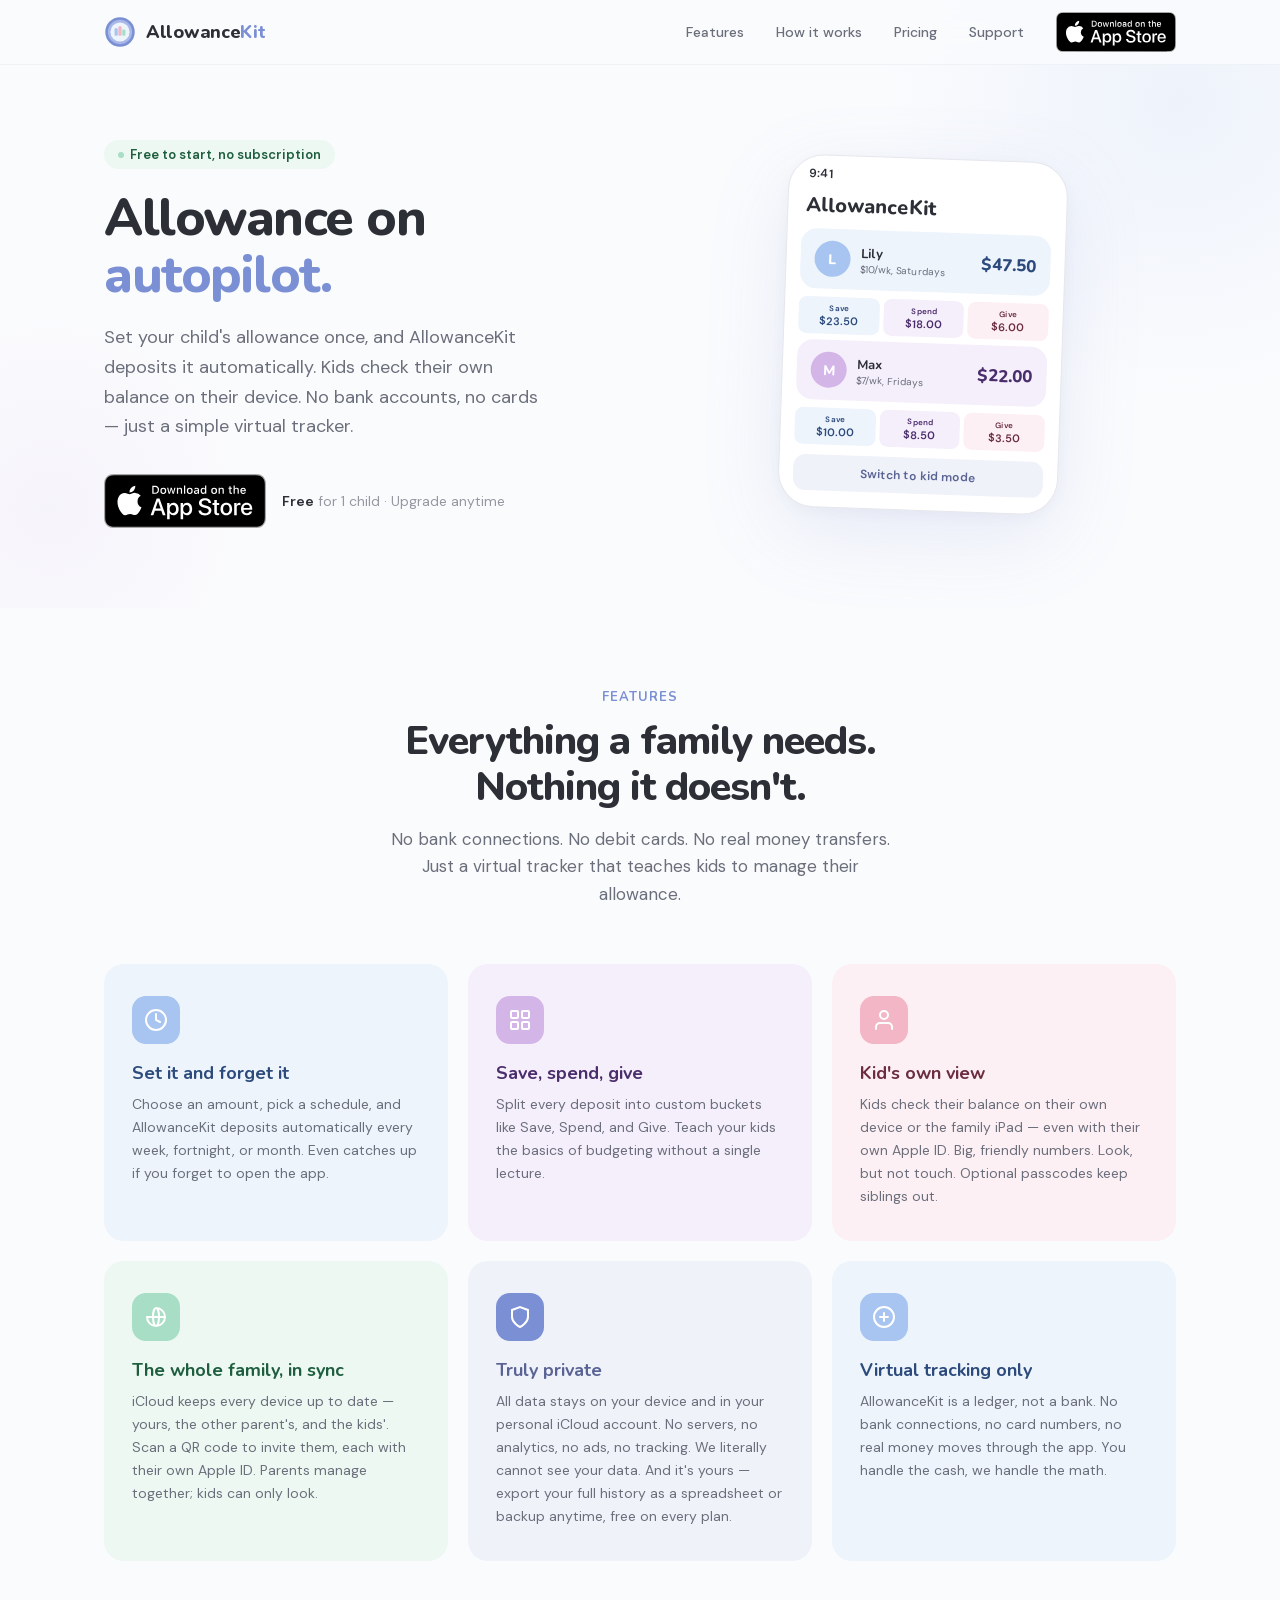
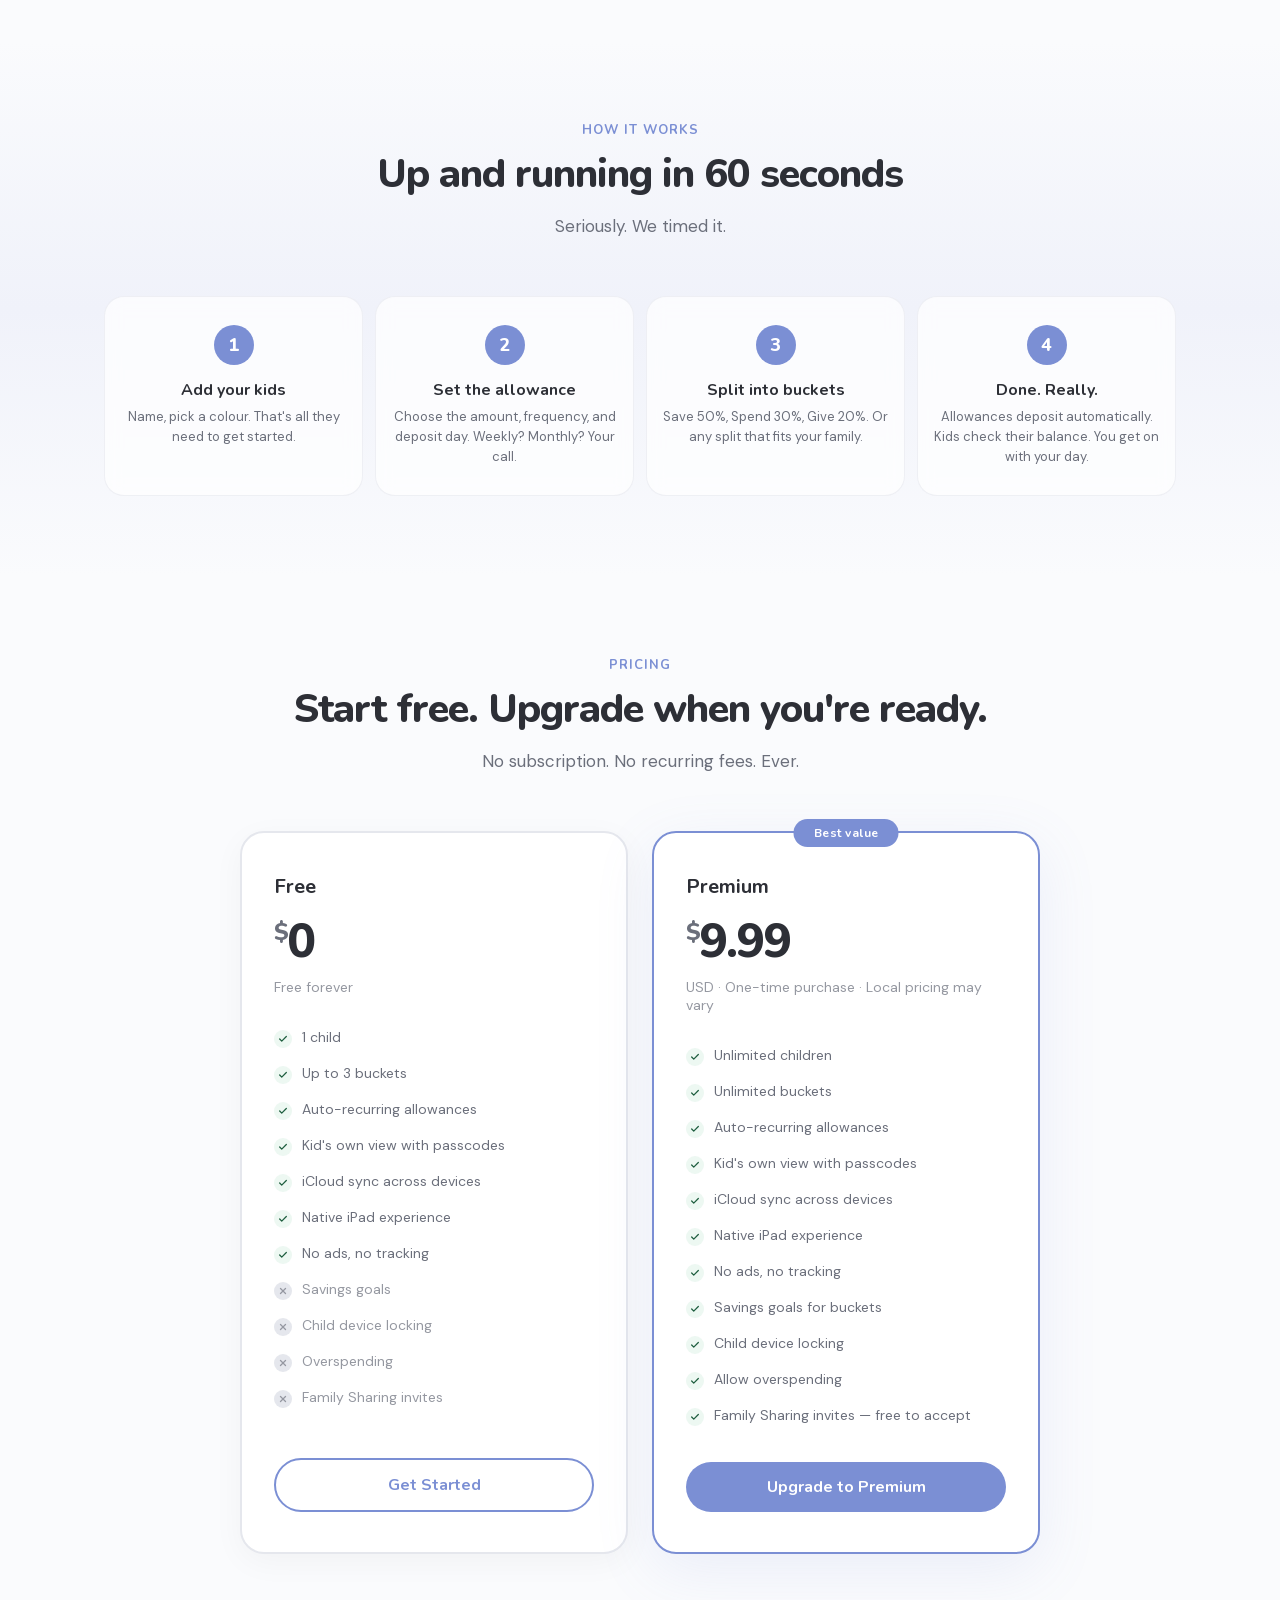
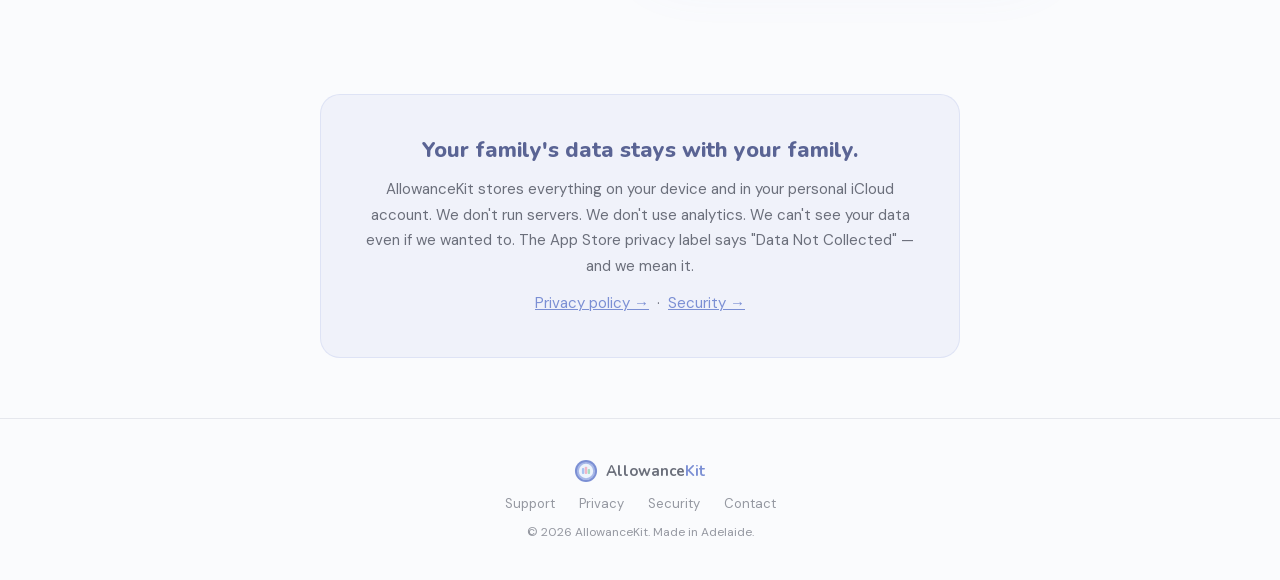
==== index.html @ 047bacc0 "Add Family Sharing to the site, raise Premium to $9.99 and correct sync claims" ====
<!DOCTYPE html>
<html lang="en">
<head>
<meta charset="UTF-8">
<meta name="viewport" content="width=device-width, initial-scale=1.0">
<title>AllowanceKit — Pocket Money Tracker for Families</title>
<meta name="description" content="The virtual piggy bank for families. Track your children's allowance, pocket money, and savings — no bank accounts or cards needed. Set it once, AllowanceKit does the rest. Free to start.">
<meta name="keywords" content="allowance tracker, pocket money app, kids money, piggy bank app, children savings, family budgeting, allowance app iOS, kids allowance, money tracker">
<meta name="author" content="AllowanceKit">
<meta name="robots" content="index, follow">
<link rel="canonical" href="https://allowancekit.app/">

<meta property="og:type" content="website">
<meta property="og:url" content="https://allowancekit.app/">
<meta property="og:title" content="AllowanceKit — Pocket Money Tracker for Families">
<meta property="og:description" content="The virtual piggy bank for families. Track your children's allowance, pocket money, and savings. No bank accounts needed. Free to start.">
<meta property="og:image" content="https://allowancekit.app/images/og-image.png">
<meta property="og:image:width" content="512">
<meta property="og:image:height" content="512">
<meta property="og:site_name" content="AllowanceKit">
<meta property="og:locale" content="en_US">

<meta name="twitter:card" content="summary">
<meta name="twitter:title" content="AllowanceKit — Pocket Money Tracker for Families">
<meta name="twitter:description" content="The virtual piggy bank for families. Track your children's allowance, pocket money, and savings. No bank accounts needed. Free to start.">
<meta name="twitter:image" content="https://allowancekit.app/images/og-image.png">

<meta name="apple-itunes-app" content="app-id=6761007578">
<meta name="apple-mobile-web-app-title" content="AllowanceKit">
<meta name="application-name" content="AllowanceKit">
<meta name="theme-color" content="#7B8FD4">

<link rel="icon" type="image/png" sizes="32x32" href="/images/favicon.png">
<link rel="apple-touch-icon" sizes="180x180" href="/images/apple-touch-icon.png">

<style>
@font-face { font-family: 'Nunito'; font-weight: 400; font-style: normal; font-display: swap; src: url('/fonts/nunito-400.woff2') format('woff2'); }
@font-face { font-family: 'Nunito'; font-weight: 600; font-style: normal; font-display: swap; src: url('/fonts/nunito-600.woff2') format('woff2'); }
@font-face { font-family: 'Nunito'; font-weight: 700; font-style: normal; font-display: swap; src: url('/fonts/nunito-700.woff2') format('woff2'); }
@font-face { font-family: 'Nunito'; font-weight: 800; font-style: normal; font-display: swap; src: url('/fonts/nunito-800.woff2') format('woff2'); }
@font-face { font-family: 'DM Sans'; font-weight: 400; font-style: normal; font-display: swap; src: url('/fonts/dmsans-400.woff2') format('woff2'); }
@font-face { font-family: 'DM Sans'; font-weight: 500; font-style: normal; font-display: swap; src: url('/fonts/dmsans-500.woff2') format('woff2'); }
@font-face { font-family: 'DM Sans'; font-weight: 600; font-style: normal; font-display: swap; src: url('/fonts/dmsans-600.woff2') format('woff2'); }
</style>

<script type="application/ld+json">
{
  "@context": "https://schema.org",
  "@type": "SoftwareApplication",
  "name": "AllowanceKit",
  "alternateName": "Pocket Money Tracker",
  "applicationCategory": "FinanceApplication",
  "operatingSystem": "iOS 17+",
  "description": "The virtual piggy bank for families. Track your children's allowance, pocket money, and savings automatically. No bank accounts or cards needed.",
  "offers": [
    {
      "@type": "Offer",
      "name": "Free",
      "price": "0",
      "priceCurrency": "USD",
      "availability": "https://schema.org/InStock"
    },
    {
      "@type": "Offer",
      "name": "Premium",
      "price": "9.99",
      "priceCurrency": "USD",
      "availability": "https://schema.org/InStock"
    }
  ],
  "featureList": "Auto-recurring allowance, Save/Spend/Give buckets, Split transactions, Kid's own view, iCloud sync, Per-child passcodes, Native iPad support, Quick actions",
  "screenshot": "https://allowancekit.app/images/og-image.png",
  "url": "https://allowancekit.app",
  "downloadUrl": "https://apps.apple.com/app/id6761007578"
}
</script>
<style>
:root {
  --periwinkle: #7B8FD4;
  --periwinkle-dark: #5A6494;
  --periwinkle-tint: #F0F2FA;
  --sky: #A8C4F0;
  --sky-tint: #EDF4FC;
  --sky-dark: #2C4A7C;
  --lavender: #D4B5E8;
  --lavender-tint: #F5EEFB;
  --lavender-dark: #4A2D6B;
  --rose: #F2B6C6;
  --rose-tint: #FDF0F4;
  --rose-dark: #6B2D3F;
  --mint: #A8DEC6;
  --mint-tint: #EDF8F2;
  --mint-dark: #1E5E3F;
  --text-primary: #2D2F36;
  --text-secondary: #6B6F7B;
  --text-tertiary: #9598A1;
  --surface: #FAFBFD;
  --border: #E5E7ED;
  --font-display: 'Nunito', sans-serif;
  --font-body: 'DM Sans', sans-serif;
}

* { margin: 0; padding: 0; box-sizing: border-box; }

html { scroll-behavior: smooth; }

body {
  font-family: var(--font-body);
  color: var(--text-primary);
  background: var(--surface);
  overflow-x: hidden;
  -webkit-font-smoothing: antialiased;
}

.container { max-width: 1120px; margin: 0 auto; padding: 0 24px; }

/* ─── NAV ─── */
nav {
  position: fixed; top: 0; left: 0; right: 0; z-index: 100;
  background: rgba(250,251,253,0.85);
  backdrop-filter: blur(20px); -webkit-backdrop-filter: blur(20px);
  border-bottom: 1px solid rgba(229,231,237,0.5);
  transition: box-shadow 0.3s;
}
nav.scrolled { box-shadow: 0 1px 24px rgba(123,143,212,0.08); }
nav .container {
  display: flex; align-items: center; justify-content: space-between;
  height: 64px;
}
.nav-logo { display: flex; align-items: center; gap: 10px; text-decoration: none; flex-shrink: 0; }
.nav-logo svg { width: 32px; height: 32px; flex-shrink: 0; }
.nav-logo span { font-family: var(--font-display); font-weight: 800; font-size: 18px; color: var(--text-primary); letter-spacing: -0.3px; white-space: nowrap; }
.nav-logo span em { font-style: normal; color: var(--periwinkle); }
.nav-links { display: flex; align-items: center; gap: 32px; }
.nav-links a { font-size: 14px; font-weight: 500; color: var(--text-secondary); text-decoration: none; transition: color 0.2s; }
.nav-links a:hover { color: var(--periwinkle); }
.btn-download {
  display: inline-flex; align-items: center; gap: 6px;
  padding: 8px 16px; border-radius: 100px;
  background: transparent; color: var(--text-secondary);
  font-family: var(--font-body); font-size: 14px; font-weight: 500;
  text-decoration: none; transition: all 0.2s;
  border: 1px solid var(--border); cursor: pointer; white-space: nowrap; flex-shrink: 0;
}
.btn-download:hover { background: var(--periwinkle); color: #fff; border-color: var(--periwinkle); transform: translateY(-1px); }
.btn-download svg { width: 14px; height: 14px; flex-shrink: 0; fill: currentColor; }

/* ─── HERO ─── */
.hero {
  padding: 140px 0 80px;
  position: relative;
  overflow: hidden;
}
.hero::before {
  content: '';
  position: absolute; top: -200px; right: -200px;
  width: 600px; height: 600px; border-radius: 50%;
  background: radial-gradient(circle, rgba(168,196,240,0.15) 0%, transparent 70%);
  pointer-events: none;
}
.hero::after {
  content: '';
  position: absolute; bottom: -100px; left: -150px;
  width: 400px; height: 400px; border-radius: 50%;
  background: radial-gradient(circle, rgba(212,181,232,0.1) 0%, transparent 70%);
  pointer-events: none;
}
.hero .container {
  display: grid; grid-template-columns: 1fr 1fr; gap: 60px; align-items: center;
}
.hero-content { position: relative; z-index: 2; }
.hero-badge {
  display: inline-flex; align-items: center; gap: 6px;
  padding: 6px 14px; border-radius: 100px;
  background: var(--mint-tint); color: var(--mint-dark);
  font-size: 13px; font-weight: 600; margin-bottom: 20px;
}
.hero-badge::before {
  content: ''; width: 6px; height: 6px; border-radius: 50%;
  background: var(--mint); flex-shrink: 0;
}
.hero h1 {
  font-family: var(--font-display); font-weight: 800;
  font-size: 52px; line-height: 1.1; letter-spacing: -1.5px;
  color: var(--text-primary); margin-bottom: 20px;
}
.hero h1 em { font-style: normal; color: var(--periwinkle); }
.hero p {
  font-size: 18px; line-height: 1.65; color: var(--text-secondary);
  margin-bottom: 32px; max-width: 440px;
}
.hero-cta { display: flex; align-items: center; gap: 16px; flex-wrap: wrap; }
.hero-price {
  font-size: 14px; color: var(--text-tertiary);
}
.hero-price strong { color: var(--text-primary); font-weight: 600; }
.hero-visual {
  position: relative; z-index: 2;
  display: flex; justify-content: center;
}

/* ─── PHONE MOCKUP ─── */
.phone-frame {
  width: 280px;
  background: #fff;
  border-radius: 36px;
  box-shadow: 0 24px 80px rgba(123,143,212,0.15), 0 4px 20px rgba(0,0,0,0.04);
  overflow: hidden;
  border: 1px solid var(--border);
  transform: rotate(2deg);
  animation: phoneFloat 6s ease-in-out infinite;
}
@keyframes phoneFloat {
  0%, 100% { transform: rotate(2deg) translateY(0); }
  50% { transform: rotate(2deg) translateY(-8px); }
}
.phone-status { display: flex; justify-content: space-between; padding: 10px 20px 6px; font-size: 12px; font-weight: 600; }
.phone-nav { padding: 4px 18px 10px; }
.phone-nav-title { font-family: var(--font-display); font-size: 20px; font-weight: 800; }
.phone-card {
  margin: 0 14px 8px; border-radius: 16px; padding: 12px 14px;
  display: flex; align-items: center; gap: 10px;
}
.phone-avatar {
  width: 36px; height: 36px; border-radius: 50%;
  display: flex; align-items: center; justify-content: center;
  font-family: var(--font-display); font-size: 14px; font-weight: 800; color: #fff;
}
.phone-card-name { font-family: var(--font-display); font-size: 13px; font-weight: 700; }
.phone-card-sub { font-size: 10px; color: var(--text-secondary); }
.phone-card-bal { margin-left: auto; font-family: var(--font-display); font-size: 17px; font-weight: 800; }
.phone-buckets { display: flex; gap: 4px; margin: 0 14px 6px; }
.phone-bucket { flex: 1; border-radius: 8px; padding: 6px; text-align: center; }
.phone-bucket-label { font-size: 8px; font-weight: 700; }
.phone-bucket-val { font-size: 11px; font-weight: 800; margin-top: 1px; }
.phone-km {
  margin: 10px 14px 16px; padding: 10px; border-radius: 12px;
  background: var(--periwinkle-tint); text-align: center;
  font-size: 12px; font-weight: 700; color: var(--periwinkle-dark);
}

/* ─── FEATURES ─── */
.features { padding: 80px 0; }
.section-header { text-align: center; margin-bottom: 56px; }
.section-label {
  font-family: var(--font-display); font-weight: 700;
  font-size: 13px; letter-spacing: 1px; text-transform: uppercase;
  color: var(--periwinkle); margin-bottom: 12px;
}
.section-header h2 {
  font-family: var(--font-display); font-weight: 800;
  font-size: 40px; letter-spacing: -1px; line-height: 1.15;
  margin-bottom: 16px;
}
.section-header p { font-size: 17px; color: var(--text-secondary); max-width: 520px; margin: 0 auto; line-height: 1.6; }
.features-grid {
  display: grid; grid-template-columns: repeat(3, 1fr);
  gap: 20px;
}
.feature-card {
  padding: 32px 28px; border-radius: 20px;
  transition: transform 0.25s, box-shadow 0.25s;
  position: relative; overflow: hidden;
}
.feature-card:hover { transform: translateY(-4px); box-shadow: 0 12px 40px rgba(0,0,0,0.06); }
.feature-icon {
  width: 48px; height: 48px; border-radius: 14px;
  display: flex; align-items: center; justify-content: center;
  margin-bottom: 18px;
}
.feature-card h3 {
  font-family: var(--font-display); font-weight: 700;
  font-size: 18px; margin-bottom: 8px; line-height: 1.3;
}
.feature-card p { font-size: 14px; color: var(--text-secondary); line-height: 1.65; }

.fc-sky { background: var(--sky-tint); }
.fc-sky .feature-icon { background: var(--sky); }
.fc-sky h3 { color: var(--sky-dark); }

.fc-lavender { background: var(--lavender-tint); }
.fc-lavender .feature-icon { background: var(--lavender); }
.fc-lavender h3 { color: var(--lavender-dark); }

.fc-rose { background: var(--rose-tint); }
.fc-rose .feature-icon { background: var(--rose); }
.fc-rose h3 { color: var(--rose-dark); }

.fc-mint { background: var(--mint-tint); }
.fc-mint .feature-icon { background: var(--mint); }
.fc-mint h3 { color: var(--mint-dark); }

.fc-periwinkle { background: var(--periwinkle-tint); }
.fc-periwinkle .feature-icon { background: var(--periwinkle); }
.fc-periwinkle h3 { color: var(--periwinkle-dark); }

/* ─── HOW IT WORKS ─── */
.how { padding: 80px 0; background: linear-gradient(180deg, var(--surface) 0%, var(--periwinkle-tint) 50%, var(--surface) 100%); }
.steps {
  display: grid; grid-template-columns: repeat(4, 1fr);
  gap: 12px; position: relative;
}
.step {
  text-align: center; padding: 28px 16px;
  border-radius: 20px; background: rgba(255,255,255,0.7);
  backdrop-filter: blur(8px);
  border: 1px solid rgba(229,231,237,0.6);
}
.step-num {
  width: 40px; height: 40px; border-radius: 50%; margin: 0 auto 14px;
  display: flex; align-items: center; justify-content: center;
  font-family: var(--font-display); font-weight: 800; font-size: 18px;
  background: var(--periwinkle); color: #fff;
}
.step h3 {
  font-family: var(--font-display); font-weight: 700;
  font-size: 16px; margin-bottom: 6px;
}
.step p { font-size: 13px; color: var(--text-secondary); line-height: 1.55; }

/* ─── PRICING ─── */
.pricing { padding: 80px 0; }
.pricing-grid {
  display: grid; grid-template-columns: repeat(2, 1fr);
  gap: 24px; max-width: 800px; margin: 0 auto;
}
.price-card {
  padding: 40px 32px; border-radius: 24px;
  background: #fff;
  border: 2px solid var(--border);
  position: relative;
  box-shadow: 0 8px 32px rgba(0,0,0,0.04);
  display: flex; flex-direction: column;
}
.price-card.featured {
  border-color: var(--periwinkle);
  box-shadow: 0 16px 60px rgba(123,143,212,0.12);
}
.price-badge {
  position: absolute; top: -14px; left: 50%; transform: translateX(-50%);
  padding: 6px 20px; border-radius: 100px;
  background: var(--periwinkle); color: #fff;
  font-family: var(--font-display); font-weight: 700; font-size: 12px;
  letter-spacing: 0.5px;
  white-space: nowrap;
}
.price-name {
  font-family: var(--font-display); font-weight: 700;
  font-size: 20px; color: var(--text-primary); margin-bottom: 8px;
}
.price-amount {
  font-family: var(--font-display); font-weight: 800;
  font-size: 48px; letter-spacing: -2px; margin-bottom: 4px;
}
.price-amount .currency { font-size: 24px; vertical-align: super; color: var(--text-secondary); }
.price-period { font-size: 14px; color: var(--text-tertiary); margin-bottom: 24px; }
.price-features { text-align: left; margin-bottom: 28px; flex-grow: 1; }
.price-feature {
  display: flex; align-items: flex-start; gap: 10px;
  padding: 8px 0; font-size: 14px; color: var(--text-secondary);
}
.price-feature::before {
  content: ''; width: 18px; height: 18px; border-radius: 50%;
  background: var(--mint-tint); flex-shrink: 0; margin-top: 2px;
  background-image: url("data:image/svg+xml,%3Csvg xmlns='http://www.w3.org/2000/svg' width='10' height='10' viewBox='0 0 24 24' fill='none' stroke='%231E5E3F' stroke-width='3' stroke-linecap='round' stroke-linejoin='round'%3E%3Cpolyline points='20 6 9 17 4 12'%3E%3C/polyline%3E%3C/svg%3E");
  background-repeat: no-repeat; background-position: center;
}
.price-feature.disabled { color: var(--text-tertiary); }
.price-feature.disabled::before {
  background: var(--border);
  background-image: url("data:image/svg+xml,%3Csvg xmlns='http://www.w3.org/2000/svg' width='10' height='10' viewBox='0 0 24 24' fill='none' stroke='%239598A1' stroke-width='3' stroke-linecap='round' stroke-linejoin='round'%3E%3Cline x1='18' y1='6' x2='6' y2='18'%3E%3C/line%3E%3Cline x1='6' y1='6' x2='18' y2='18'%3E%3C/line%3E%3C/svg%3E");
  background-repeat: no-repeat; background-position: center;
}
.btn-download-lg {
  display: inline-flex; align-items: center; justify-content: center; gap: 10px;
  padding: 14px 36px; border-radius: 100px;
  background: var(--periwinkle); color: #fff;
  font-family: var(--font-display); font-size: 16px; font-weight: 700;
  text-decoration: none; transition: all 0.2s; border: none; cursor: pointer;
  width: 100%;
}
.btn-download-lg:hover { background: var(--periwinkle-dark); transform: translateY(-1px); }
.btn-download-lg.secondary {
  background: transparent; color: var(--periwinkle);
  border: 2px solid var(--periwinkle);
}
.btn-download-lg.secondary:hover { background: var(--periwinkle-tint); }
.btn-app-store { display: inline-block; transition: transform 0.2s, opacity 0.2s; }
.btn-app-store:hover { transform: translateY(-2px); opacity: 0.9; }
.btn-app-store img { display: block; }

/* ─── PRIVACY ─── */
.privacy-section {
  padding: 60px 0;
  text-align: center;
}
.privacy-card {
  max-width: 640px; margin: 0 auto;
  padding: 40px; border-radius: 20px;
  background: var(--periwinkle-tint);
  border: 1px solid rgba(123,143,212,0.15);
}
.privacy-card h3 {
  font-family: var(--font-display); font-weight: 800;
  font-size: 22px; color: var(--periwinkle-dark); margin-bottom: 12px;
}
.privacy-card p { font-size: 15px; color: var(--text-secondary); line-height: 1.7; }
.privacy-card a { color: var(--periwinkle); text-decoration: underline; }

/* ─── FOOTER ─── */
footer {
  padding: 40px 0;
  border-top: 1px solid var(--border);
  text-align: center;
}
footer .container { display: flex; flex-direction: column; align-items: center; gap: 12px; }
.footer-logo { display: flex; align-items: center; gap: 8px; }
.footer-logo svg { width: 24px; height: 24px; }
.footer-logo span { font-family: var(--font-display); font-weight: 700; font-size: 15px; color: var(--text-secondary); }
.footer-logo span em { font-style: normal; color: var(--periwinkle); }
.footer-links { display: flex; gap: 24px; }
.footer-links a { font-size: 13px; color: var(--text-tertiary); text-decoration: none; }
.footer-links a:hover { color: var(--periwinkle); }
.footer-copy { font-size: 12px; color: var(--text-tertiary); }

/* ─── STAGGER ANIMATIONS ─── */
@keyframes fadeUp {
  from { opacity: 0; transform: translateY(24px); }
  to { opacity: 1; transform: translateY(0); }
}
.anim { opacity: 0; animation: fadeUp 0.6s ease-out forwards; }
.anim-d1 { animation-delay: 0.1s; }
.anim-d2 { animation-delay: 0.2s; }
.anim-d3 { animation-delay: 0.3s; }
.anim-d4 { animation-delay: 0.4s; }
.anim-d5 { animation-delay: 0.5s; }
.anim-d6 { animation-delay: 0.6s; }

/* ─── RESPONSIVE ─── */
@media (max-width: 900px) {
  .hero .container { grid-template-columns: 1fr; text-align: center; }
  .hero p { margin: 0 auto 32px; }
  .hero-cta { justify-content: center; }
  .hero-visual { margin-top: 32px; }
  .features-grid { grid-template-columns: 1fr 1fr; }
  .steps { grid-template-columns: 1fr 1fr; }
  .nav-links { gap: 20px; }
  .nav-links a:not(.btn-download) { display: none; }
  .pricing-grid { grid-template-columns: 1fr; max-width: 400px; }
}
@media (max-width: 600px) {
  .hero h1 { font-size: 36px; }
  .section-header h2 { font-size: 30px; }
  .features-grid { grid-template-columns: 1fr; }
  .steps { grid-template-columns: 1fr; }
  .phone-frame { width: 240px; }
  .price-card { padding: 32px 24px; }
  .price-amount { font-size: 40px; }
  .nav-logo span { font-size: 15px; }
  .nav-links { gap: 12px; }
  .btn-download { padding: 7px 12px; font-size: 13px; }
  .btn-download-text { display: none; }
}
</style>
</head>
<body>

<!-- NAV -->
<nav id="nav" aria-label="Main navigation">
  <div class="container">
    <a href="#" class="nav-logo">
      <svg viewBox="0 0 100 100" xmlns="http://www.w3.org/2000/svg">
        <circle cx="50" cy="50" r="46" fill="#7B8FD4"/>
        <circle cx="50" cy="50" r="38" fill="#A8B8E8"/>
        <circle cx="50" cy="50" r="30" fill="#EDF4FC"/>
        <rect x="33" y="38" width="10" height="24" rx="3.5" fill="#A8C4F0"/>
        <rect x="45" y="32" width="10" height="30" rx="3.5" fill="#F2B6C6"/>
        <rect x="57" y="42" width="10" height="20" rx="3.5" fill="#A8DEC6"/>
      </svg>
      <span>Allowance<em>Kit</em></span>
    </a>
    <div class="nav-links">
      <a href="#features">Features</a>
      <a href="#how">How it works</a>
      <a href="#pricing">Pricing</a>
      <a href="/support">Support</a>
      <a href="https://apps.apple.com/app/id6761007578" class="btn-app-store">
        <img src="/images/app-store-badge.svg" alt="Download on the App Store" height="40">
      </a>
    </div>
  </div>
</nav>

<!-- HERO -->
<section class="hero">
  <div class="container">
    <div class="hero-content">
      <div class="hero-badge anim anim-d1">Free to start, no subscription</div>
      <h1 class="anim anim-d2">Allowance on <em>autopilot.</em></h1>
      <p class="anim anim-d3">Set your child's allowance once, and AllowanceKit deposits it automatically. Kids check their own balance on their device. No bank accounts, no cards &mdash; just a simple virtual tracker.</p>
      <div class="hero-cta anim anim-d4">
        <a href="https://apps.apple.com/app/id6761007578" class="btn-app-store">
          <img src="/images/app-store-badge.svg" alt="Download on the App Store" height="54">
        </a>
        <span class="hero-price"><strong>Free</strong> for 1 child &middot; <span style="color:var(--text-tertiary)">Upgrade anytime</span></span>
      </div>
    </div>
    <div class="hero-visual anim anim-d3">
      <div class="phone-frame" role="img" aria-label="AllowanceKit app screenshot showing parent dashboard with two children Lily and Max, their allowance balances, and Save, Spend, Give buckets">
        <div class="phone-status"><span>9:41</span><span></span></div>
        <div class="phone-nav"><div class="phone-nav-title">AllowanceKit</div></div>
        <div class="phone-card" style="background: var(--sky-tint);">
          <div class="phone-avatar" style="background: var(--sky);">L</div>
          <div>
            <div class="phone-card-name">Lily</div>
            <div class="phone-card-sub">$10/wk, Saturdays</div>
          </div>
          <div class="phone-card-bal" style="color: var(--sky-dark);">$47.50</div>
        </div>
        <div class="phone-buckets">
          <div class="phone-bucket" style="background: var(--sky-tint);"><div class="phone-bucket-label" style="color: var(--sky-dark);">Save</div><div class="phone-bucket-val" style="color: var(--sky-dark);">$23.50</div></div>
          <div class="phone-bucket" style="background: var(--lavender-tint);"><div class="phone-bucket-label" style="color: var(--lavender-dark);">Spend</div><div class="phone-bucket-val" style="color: var(--lavender-dark);">$18.00</div></div>
          <div class="phone-bucket" style="background: var(--rose-tint);"><div class="phone-bucket-label" style="color: var(--rose-dark);">Give</div><div class="phone-bucket-val" style="color: var(--rose-dark);">$6.00</div></div>
        </div>
        <div class="phone-card" style="background: var(--lavender-tint);">
          <div class="phone-avatar" style="background: var(--lavender);">M</div>
          <div>
            <div class="phone-card-name">Max</div>
            <div class="phone-card-sub">$7/wk, Fridays</div>
          </div>
          <div class="phone-card-bal" style="color: var(--lavender-dark);">$22.00</div>
        </div>
        <div class="phone-buckets">
          <div class="phone-bucket" style="background: var(--sky-tint);"><div class="phone-bucket-label" style="color: var(--sky-dark);">Save</div><div class="phone-bucket-val" style="color: var(--sky-dark);">$10.00</div></div>
          <div class="phone-bucket" style="background: var(--lavender-tint);"><div class="phone-bucket-label" style="color: var(--lavender-dark);">Spend</div><div class="phone-bucket-val" style="color: var(--lavender-dark);">$8.50</div></div>
          <div class="phone-bucket" style="background: var(--rose-tint);"><div class="phone-bucket-label" style="color: var(--rose-dark);">Give</div><div class="phone-bucket-val" style="color: var(--rose-dark);">$3.50</div></div>
        </div>
        <div class="phone-km">Switch to kid mode</div>
      </div>
    </div>
  </div>
</section>

<!-- FEATURES -->
<section class="features" id="features">
  <div class="container">
    <div class="section-header">
      <div class="section-label">Features</div>
      <h2>Everything a family needs.<br>Nothing it doesn't.</h2>
      <p>No bank connections. No debit cards. No real money transfers. Just a virtual tracker that teaches kids to manage their allowance.</p>
    </div>
    <div class="features-grid">
      <div class="feature-card fc-sky">
        <div class="feature-icon">
          <svg width="24" height="24" viewBox="0 0 24 24" fill="none" stroke="#fff" stroke-width="2" stroke-linecap="round"><circle cx="12" cy="12" r="10"/><path d="M12 6v6l4 2"/></svg>
        </div>
        <h3>Set it and forget it</h3>
        <p>Choose an amount, pick a schedule, and AllowanceKit deposits automatically every week, fortnight, or month. Even catches up if you forget to open the app.</p>
      </div>
      <div class="feature-card fc-lavender">
        <div class="feature-icon">
          <svg width="24" height="24" viewBox="0 0 24 24" fill="none" stroke="#fff" stroke-width="2" stroke-linecap="round"><rect x="3" y="3" width="7" height="7" rx="1"/><rect x="14" y="3" width="7" height="7" rx="1"/><rect x="3" y="14" width="7" height="7" rx="1"/><rect x="14" y="14" width="7" height="7" rx="1"/></svg>
        </div>
        <h3>Save, spend, give</h3>
        <p>Split every deposit into custom buckets like Save, Spend, and Give. Teach your kids the basics of budgeting without a single lecture.</p>
      </div>
      <div class="feature-card fc-rose">
        <div class="feature-icon">
          <svg width="24" height="24" viewBox="0 0 24 24" fill="none" stroke="#fff" stroke-width="2" stroke-linecap="round"><path d="M20 21v-2a4 4 0 0 0-4-4H8a4 4 0 0 0-4 4v2"/><circle cx="12" cy="7" r="4"/></svg>
        </div>
        <h3>Kid's own view</h3>
        <p>Kids check their balance on their own device or the family iPad &mdash; even with their own Apple&nbsp;ID. Big, friendly numbers. Look, but not touch. Optional passcodes keep siblings out.</p>
      </div>
      <div class="feature-card fc-mint">
        <div class="feature-icon">
          <svg width="24" height="24" viewBox="0 0 24 24" fill="none" stroke="#fff" stroke-width="2" stroke-linecap="round"><path d="M21 12a9 9 0 0 1-9 9m9-9a9 9 0 0 0-9-9m9 9H3m9 9a9 9 0 0 1-9-9m9 9c1.66 0 3-4 3-9s-1.34-9-3-9m0 18c-1.66 0-3-4-3-9s1.34-9 3-9"/></svg>
        </div>
        <h3>The whole family, in sync</h3>
        <p>iCloud keeps every device up to date &mdash; yours, the other parent's, and the kids'. Scan a QR code to invite them, each with their own Apple&nbsp;ID. Parents manage together; kids can only look.</p>
      </div>
      <div class="feature-card fc-periwinkle">
        <div class="feature-icon">
          <svg width="24" height="24" viewBox="0 0 24 24" fill="none" stroke="#fff" stroke-width="2" stroke-linecap="round"><path d="M12 22s8-4 8-10V5l-8-3-8 3v7c0 6 8 10 8 10z"/></svg>
        </div>
        <h3>Truly private</h3>
        <p>All data stays on your device and in your personal iCloud account. No servers, no analytics, no ads, no tracking. We literally cannot see your data. And it's yours — export your full history as a spreadsheet or backup anytime, free on every plan.</p>
      </div>
      <div class="feature-card fc-sky">
        <div class="feature-icon">
          <svg width="24" height="24" viewBox="0 0 24 24" fill="none" stroke="#fff" stroke-width="2" stroke-linecap="round"><circle cx="12" cy="12" r="10"/><path d="M8 12h8M12 8v8"/></svg>
        </div>
        <h3>Virtual tracking only</h3>
        <p>AllowanceKit is a ledger, not a bank. No bank connections, no card numbers, no real money moves through the app. You handle the cash, we handle the math.</p>
      </div>
    </div>
  </div>
</section>

<!-- HOW IT WORKS -->
<section class="how" id="how">
  <div class="container">
    <div class="section-header">
      <div class="section-label">How it works</div>
      <h2>Up and running in 60 seconds</h2>
      <p>Seriously. We timed it.</p>
    </div>
    <div class="steps">
      <div class="step">
        <div class="step-num">1</div>
        <h3>Add your kids</h3>
        <p>Name, pick a colour. That's all they need to get started.</p>
      </div>
      <div class="step">
        <div class="step-num">2</div>
        <h3>Set the allowance</h3>
        <p>Choose the amount, frequency, and deposit day. Weekly? Monthly? Your call.</p>
      </div>
      <div class="step">
        <div class="step-num">3</div>
        <h3>Split into buckets</h3>
        <p>Save 50%, Spend 30%, Give 20%. Or any split that fits your family.</p>
      </div>
      <div class="step">
        <div class="step-num">4</div>
        <h3>Done. Really.</h3>
        <p>Allowances deposit automatically. Kids check their balance. You get on with your day.</p>
      </div>
    </div>
  </div>
</section>

<!-- PRICING -->
<section class="pricing" id="pricing">
  <div class="container">
    <div class="section-header">
      <div class="section-label">Pricing</div>
      <h2>Start free. Upgrade when you're ready.</h2>
      <p>No subscription. No recurring fees. Ever.</p>
    </div>
    <div class="pricing-grid">
      <div class="price-card">
        <div class="price-name">Free</div>
        <div class="price-amount"><span class="currency">$</span>0</div>
        <div class="price-period">Free forever</div>
        <div class="price-features">
          <div class="price-feature">1 child</div>
          <div class="price-feature">Up to 3 buckets</div>
          <div class="price-feature">Auto-recurring allowances</div>
          <div class="price-feature">Kid's own view with passcodes</div>
          <div class="price-feature">iCloud sync across devices</div>
          <div class="price-feature">Native iPad experience</div>
          <div class="price-feature">No ads, no tracking</div>
          <div class="price-feature disabled">Savings goals</div>
          <div class="price-feature disabled">Child device locking</div>
          <div class="price-feature disabled">Overspending</div>
          <div class="price-feature disabled">Family Sharing invites</div>
        </div>
        <a href="https://apps.apple.com/app/id6761007578" class="btn-download-lg secondary">Get Started</a>
      </div>
      <div class="price-card featured">
        <div class="price-badge">Best value</div>
        <div class="price-name">Premium</div>
        <div class="price-amount"><span class="currency">$</span>9.99</div>
        <div class="price-period">USD &middot; One-time purchase &middot; Local pricing may vary</div>
        <div class="price-features">
          <div class="price-feature">Unlimited children</div>
          <div class="price-feature">Unlimited buckets</div>
          <div class="price-feature">Auto-recurring allowances</div>
          <div class="price-feature">Kid's own view with passcodes</div>
          <div class="price-feature">iCloud sync across devices</div>
          <div class="price-feature">Native iPad experience</div>
          <div class="price-feature">No ads, no tracking</div>
          <div class="price-feature">Savings goals for buckets</div>
          <div class="price-feature">Child device locking</div>
          <div class="price-feature">Allow overspending</div>
          <div class="price-feature">Family Sharing invites &mdash; free to accept</div>
        </div>
        <a href="https://apps.apple.com/app/id6761007578" class="btn-download-lg">Upgrade to Premium</a>
      </div>
    </div>
  </div>
</section>

<!-- PRIVACY -->
<section class="privacy-section">
  <div class="container">
    <div class="privacy-card">
      <h3>Your family's data stays with your family.</h3>
      <p>AllowanceKit stores everything on your device and in your personal iCloud account. We don't run servers. We don't use analytics. We can't see your data even if we wanted to. The App Store privacy label says "Data Not Collected" &mdash; and we mean it.</p>
      <p style="margin-top: 12px;"><a href="/privacy">Privacy policy &rarr;</a> &nbsp;&middot;&nbsp; <a href="/security">Security &rarr;</a></p>
    </div>
  </div>
</section>

<!-- FOOTER -->
<footer>
  <div class="container">
    <div class="footer-logo">
      <svg viewBox="0 0 100 100" width="24" height="24" xmlns="http://www.w3.org/2000/svg">
        <circle cx="50" cy="50" r="46" fill="#7B8FD4"/>
        <circle cx="50" cy="50" r="38" fill="#A8B8E8"/>
        <circle cx="50" cy="50" r="30" fill="#EDF4FC"/>
        <rect x="33" y="38" width="10" height="24" rx="3.5" fill="#A8C4F0"/>
        <rect x="45" y="32" width="10" height="30" rx="3.5" fill="#F2B6C6"/>
        <rect x="57" y="42" width="10" height="20" rx="3.5" fill="#A8DEC6"/>
      </svg>
      <span>Allowance<em>Kit</em></span>
    </div>
    <div class="footer-links">
      <a href="/support">Support</a>
      <a href="/privacy">Privacy</a>
      <a href="/security">Security</a>
      <a href="mailto:hello&#64;allowancekit.app">Contact</a>
    </div>
    <div class="footer-copy">&copy; 2026 AllowanceKit. Made in Adelaide.</div>
  </div>
</footer>

<script>
window.addEventListener('scroll', () => {
  document.getElementById('nav').classList.toggle('scrolled', window.scrollY > 10);
});
</script>

</body>
</html>
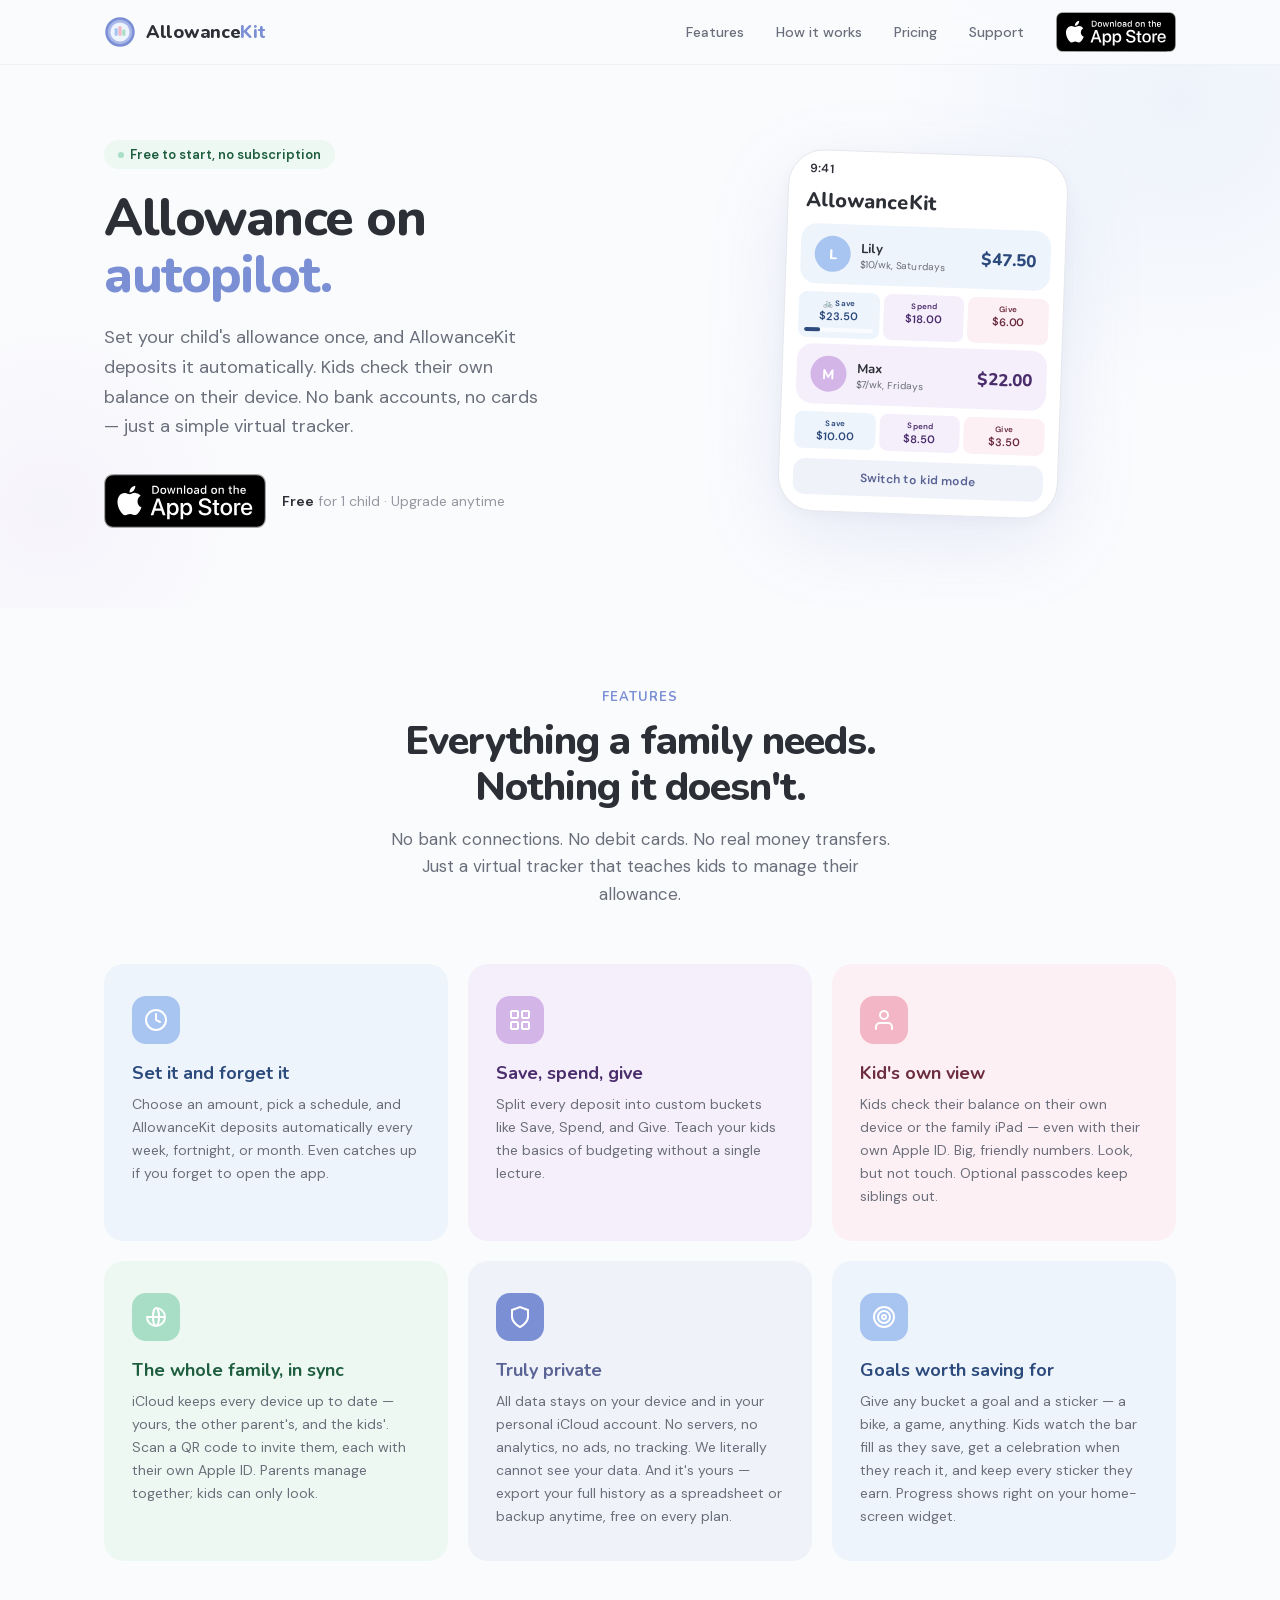
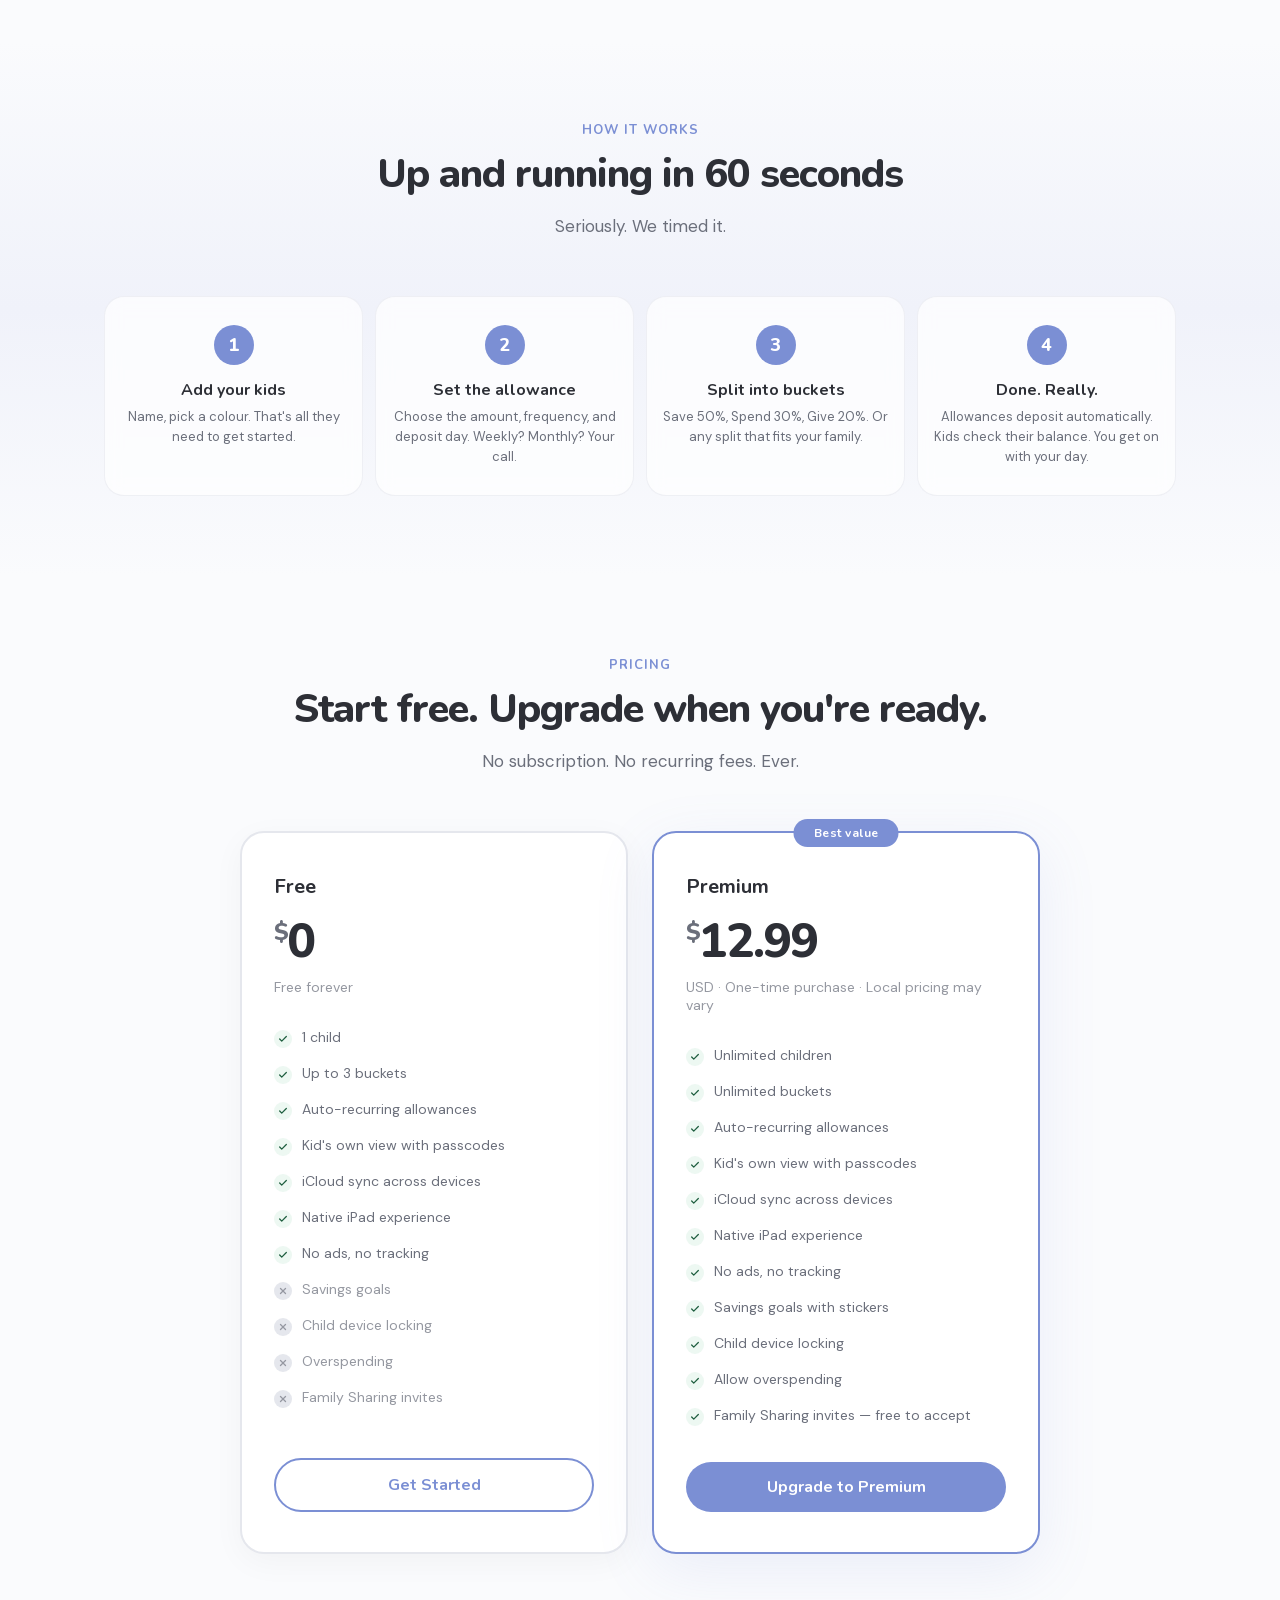
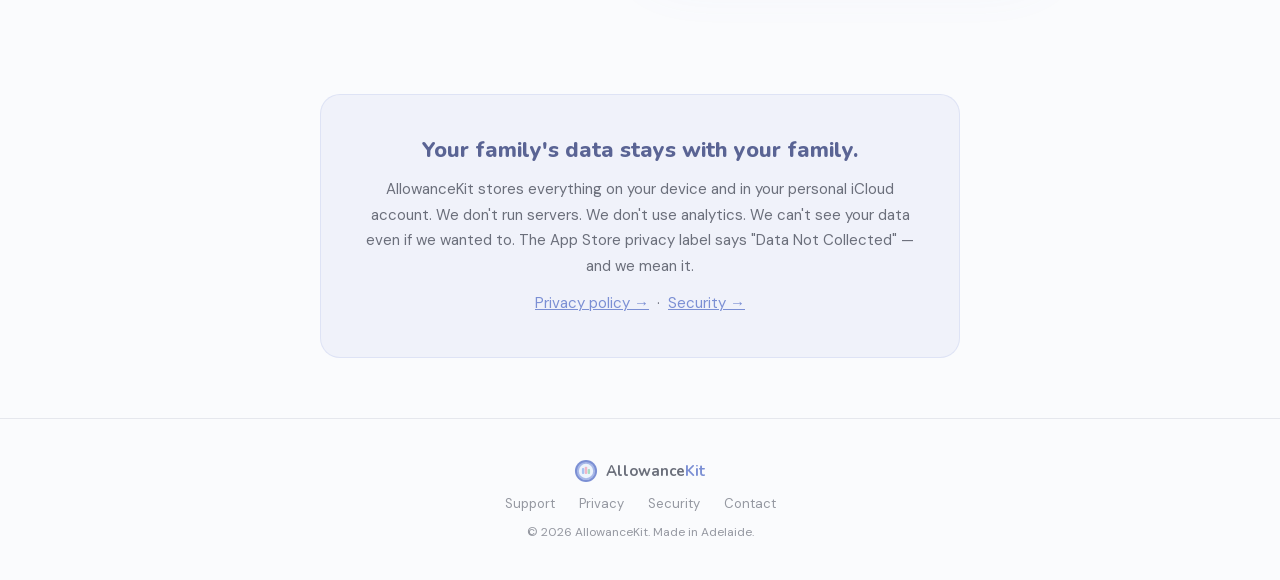
==== commit 37fed450: "Raise Premium to $12.99 and feature savings goals" ====
--- a/index.html
+++ b/index.html
@@ -63,12 +63,12 @@
     {
       "@type": "Offer",
       "name": "Premium",
-      "price": "9.99",
+      "price": "12.99",
       "priceCurrency": "USD",
       "availability": "https://schema.org/InStock"
     }
   ],
-  "featureList": "Auto-recurring allowance, Save/Spend/Give buckets, Split transactions, Kid's own view, iCloud sync, Per-child passcodes, Native iPad support, Quick actions",
+  "featureList": "Auto-recurring allowance, Save/Spend/Give buckets, Savings goals with stickers, Split transactions, Kid's own view, iCloud sync, Per-child passcodes, Native iPad support, Quick actions",
   "screenshot": "https://allowancekit.app/images/og-image.png",
   "url": "https://allowancekit.app",
   "downloadUrl": "https://apps.apple.com/app/id6761007578"
@@ -506,7 +506,7 @@
       </div>
     </div>
     <div class="hero-visual anim anim-d3">
-      <div class="phone-frame" role="img" aria-label="AllowanceKit app screenshot showing parent dashboard with two children Lily and Max, their allowance balances, and Save, Spend, Give buckets">
+      <div class="phone-frame" role="img" aria-label="AllowanceKit app screenshot showing parent dashboard with two children Lily and Max, their allowance balances, Save, Spend, Give buckets, and a bike savings goal in progress">
         <div class="phone-status"><span>9:41</span><span></span></div>
         <div class="phone-nav"><div class="phone-nav-title">AllowanceKit</div></div>
         <div class="phone-card" style="background: var(--sky-tint);">
@@ -518,7 +518,7 @@
           <div class="phone-card-bal" style="color: var(--sky-dark);">$47.50</div>
         </div>
         <div class="phone-buckets">
-          <div class="phone-bucket" style="background: var(--sky-tint);"><div class="phone-bucket-label" style="color: var(--sky-dark);">Save</div><div class="phone-bucket-val" style="color: var(--sky-dark);">$23.50</div></div>
+          <div class="phone-bucket" style="background: var(--sky-tint);"><div class="phone-bucket-label" style="color: var(--sky-dark);">🚲 Save</div><div class="phone-bucket-val" style="color: var(--sky-dark);">$23.50</div><div style="margin-top:5px;height:4px;border-radius:2px;background:rgba(255,255,255,0.7);"><div style="width:24%;height:4px;border-radius:2px;background:var(--sky-dark);"></div></div></div>
           <div class="phone-bucket" style="background: var(--lavender-tint);"><div class="phone-bucket-label" style="color: var(--lavender-dark);">Spend</div><div class="phone-bucket-val" style="color: var(--lavender-dark);">$18.00</div></div>
           <div class="phone-bucket" style="background: var(--rose-tint);"><div class="phone-bucket-label" style="color: var(--rose-dark);">Give</div><div class="phone-bucket-val" style="color: var(--rose-dark);">$6.00</div></div>
         </div>
@@ -587,10 +587,10 @@
       </div>
       <div class="feature-card fc-sky">
         <div class="feature-icon">
-          <svg width="24" height="24" viewBox="0 0 24 24" fill="none" stroke="#fff" stroke-width="2" stroke-linecap="round"><circle cx="12" cy="12" r="10"/><path d="M8 12h8M12 8v8"/></svg>
-        </div>
-        <h3>Virtual tracking only</h3>
-        <p>AllowanceKit is a ledger, not a bank. No bank connections, no card numbers, no real money moves through the app. You handle the cash, we handle the math.</p>
+          <svg width="24" height="24" viewBox="0 0 24 24" fill="none" stroke="#fff" stroke-width="2" stroke-linecap="round"><circle cx="12" cy="12" r="10"/><circle cx="12" cy="12" r="6"/><circle cx="12" cy="12" r="2"/></svg>
+        </div>
+        <h3>Goals worth saving for</h3>
+        <p>Give any bucket a goal and a sticker &mdash; a bike, a game, anything. Kids watch the bar fill as they save, get a celebration when they reach it, and keep every sticker they earn. Progress shows right on your home-screen widget.</p>
       </div>
     </div>
   </div>
@@ -660,7 +660,7 @@
       <div class="price-card featured">
         <div class="price-badge">Best value</div>
         <div class="price-name">Premium</div>
-        <div class="price-amount"><span class="currency">$</span>9.99</div>
+        <div class="price-amount"><span class="currency">$</span>12.99</div>
         <div class="price-period">USD &middot; One-time purchase &middot; Local pricing may vary</div>
         <div class="price-features">
           <div class="price-feature">Unlimited children</div>
@@ -670,7 +670,7 @@
           <div class="price-feature">iCloud sync across devices</div>
           <div class="price-feature">Native iPad experience</div>
           <div class="price-feature">No ads, no tracking</div>
-          <div class="price-feature">Savings goals for buckets</div>
+          <div class="price-feature">Savings goals with stickers</div>
           <div class="price-feature">Child device locking</div>
           <div class="price-feature">Allow overspending</div>
           <div class="price-feature">Family Sharing invites &mdash; free to accept</div>
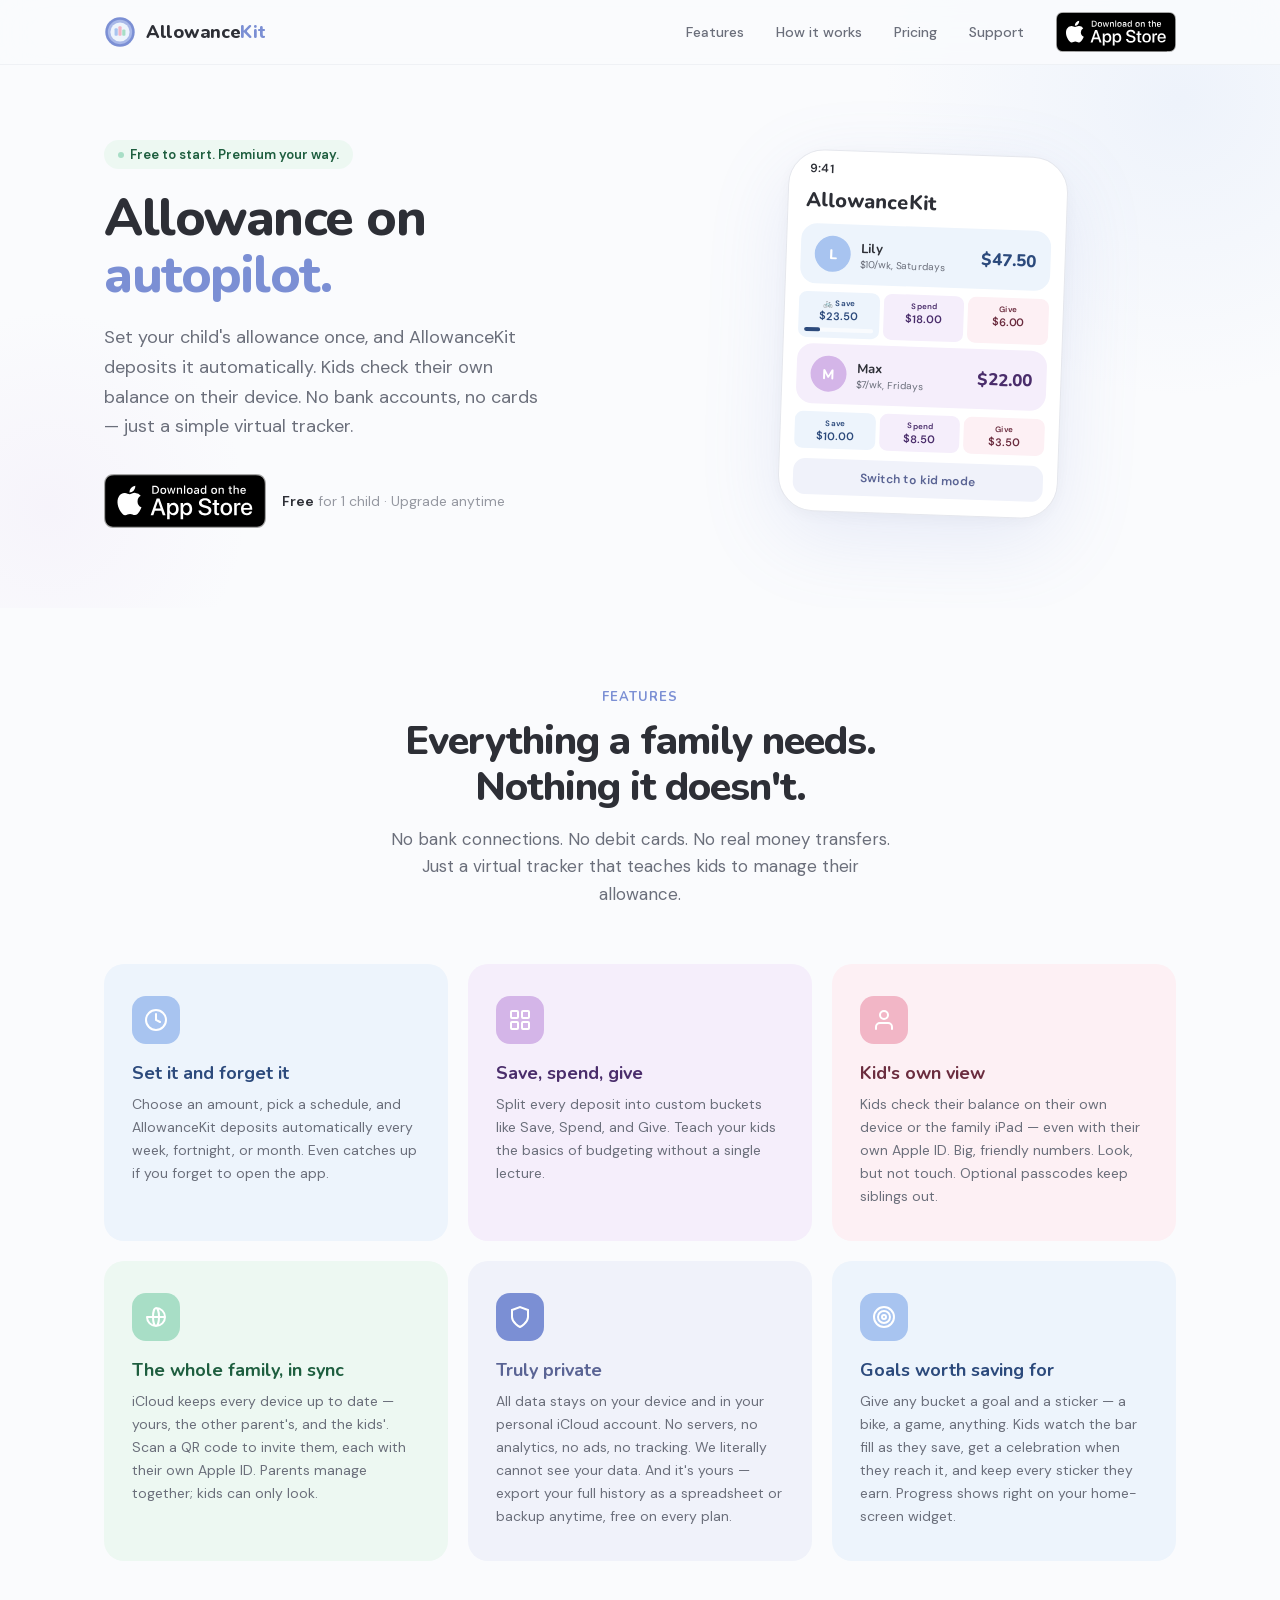
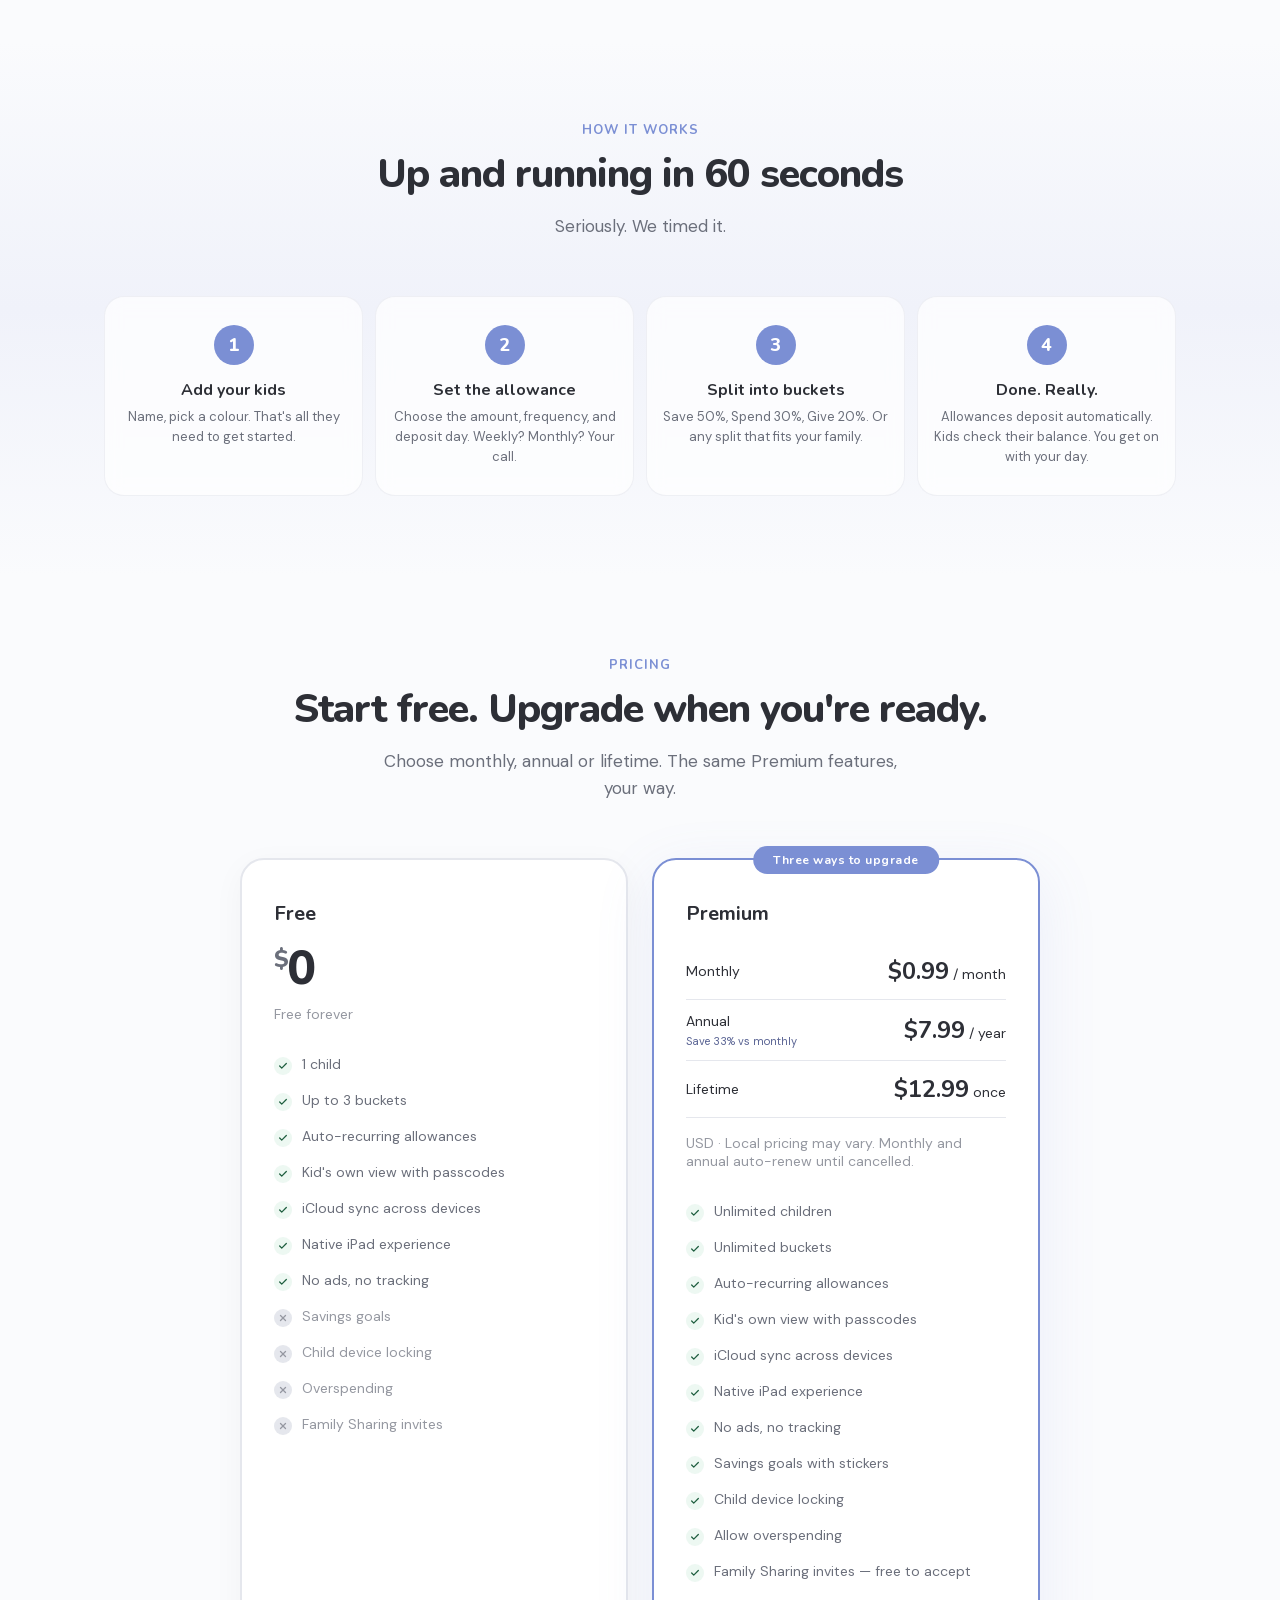
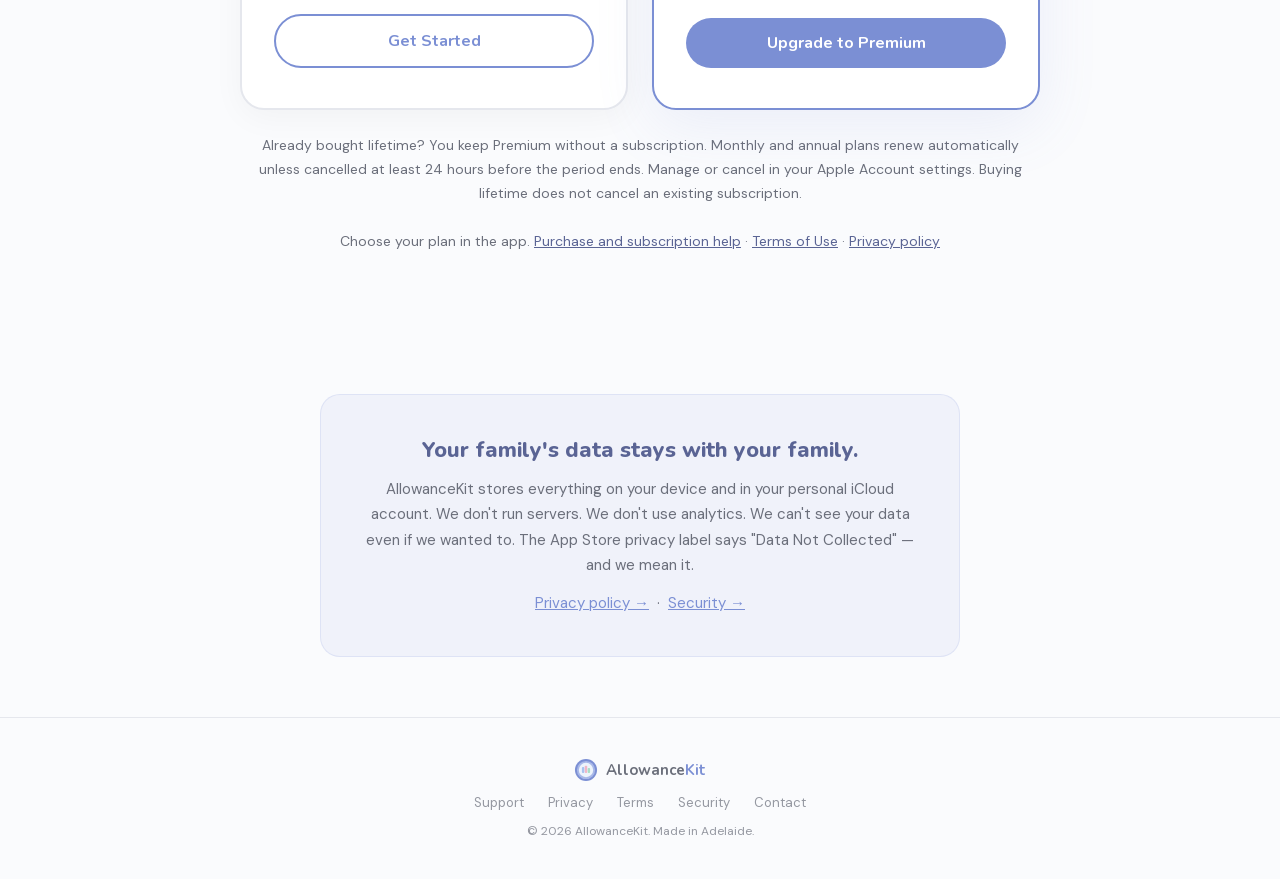
==== commit 66afac27: "Update marketing for monthly, annual and lifetime Premium" ====
--- a/index.html
+++ b/index.html
@@ -62,7 +62,24 @@
     },
     {
       "@type": "Offer",
-      "name": "Premium",
+      "name": "Premium Monthly",
+      "description": "USD 0.99 per month, auto-renewing",
+      "price": "0.99",
+      "priceCurrency": "USD",
+      "availability": "https://schema.org/InStock"
+    },
+    {
+      "@type": "Offer",
+      "name": "Premium Annual",
+      "description": "USD 7.99 per year, auto-renewing",
+      "price": "7.99",
+      "priceCurrency": "USD",
+      "availability": "https://schema.org/InStock"
+    },
+    {
+      "@type": "Offer",
+      "name": "Premium Lifetime",
+      "description": "USD 12.99, one-time purchase",
       "price": "12.99",
       "priceCurrency": "USD",
       "availability": "https://schema.org/InStock"
@@ -389,6 +406,14 @@
 .btn-app-store:hover { transform: translateY(-2px); opacity: 0.9; }
 .btn-app-store img { display: block; }
 
+.premium-plans { margin: 8px 0 16px; }
+.premium-plan { display: flex; justify-content: space-between; align-items: center; gap: 12px; padding: 12px 0; border-bottom: 1px solid var(--border); font-size: 14px; }
+.premium-plan strong { font-family: var(--font-display); font-size: 24px; color: var(--text-primary); }
+.premium-plan > div { white-space: nowrap; }
+.premium-plan small { display: block; font-size: 11px; color: var(--periwinkle-dark); margin-top: 4px; }
+.pricing-note { max-width: 800px; margin: 24px auto 0; font-size: 14px; line-height: 1.7; color: var(--text-secondary); text-align: center; }
+.pricing-note a { color: var(--periwinkle-dark); }
+
 /* ─── PRIVACY ─── */
 .privacy-section {
   padding: 60px 0;
@@ -495,7 +520,7 @@
 <section class="hero">
   <div class="container">
     <div class="hero-content">
-      <div class="hero-badge anim anim-d1">Free to start, no subscription</div>
+      <div class="hero-badge anim anim-d1">Free to start. Premium your way.</div>
       <h1 class="anim anim-d2">Allowance on <em>autopilot.</em></h1>
       <p class="anim anim-d3">Set your child's allowance once, and AllowanceKit deposits it automatically. Kids check their own balance on their device. No bank accounts, no cards &mdash; just a simple virtual tracker.</p>
       <div class="hero-cta anim anim-d4">
@@ -635,7 +660,7 @@
     <div class="section-header">
       <div class="section-label">Pricing</div>
       <h2>Start free. Upgrade when you're ready.</h2>
-      <p>No subscription. No recurring fees. Ever.</p>
+      <p>Choose monthly, annual or lifetime. The same Premium features, your way.</p>
     </div>
     <div class="pricing-grid">
       <div class="price-card">
@@ -658,10 +683,14 @@
         <a href="https://apps.apple.com/app/id6761007578" class="btn-download-lg secondary">Get Started</a>
       </div>
       <div class="price-card featured">
-        <div class="price-badge">Best value</div>
+        <div class="price-badge">Three ways to upgrade</div>
         <div class="price-name">Premium</div>
-        <div class="price-amount"><span class="currency">$</span>12.99</div>
-        <div class="price-period">USD &middot; One-time purchase &middot; Local pricing may vary</div>
+        <div class="premium-plans" aria-label="Premium plans in US dollars">
+          <div class="premium-plan"><span>Monthly</span><div><strong>$0.99</strong> / month</div></div>
+          <div class="premium-plan"><span>Annual <small>Save 33% vs monthly</small></span><div><strong>$7.99</strong> / year</div></div>
+          <div class="premium-plan"><span>Lifetime</span><div><strong>$12.99</strong> once</div></div>
+        </div>
+        <div class="price-period">USD &middot; Local pricing may vary. Monthly and annual auto-renew until cancelled.</div>
         <div class="price-features">
           <div class="price-feature">Unlimited children</div>
           <div class="price-feature">Unlimited buckets</div>
@@ -678,6 +707,8 @@
         <a href="https://apps.apple.com/app/id6761007578" class="btn-download-lg">Upgrade to Premium</a>
       </div>
     </div>
+    <p class="pricing-note">Already bought lifetime? You keep Premium without a subscription. Monthly and annual plans renew automatically unless cancelled at least 24 hours before the period ends. Manage or cancel in your Apple Account settings. Buying lifetime does not cancel an existing subscription.</p>
+    <p class="pricing-note">Choose your plan in the app. <a href="/support#premium">Purchase and subscription help</a> &middot; <a href="/terms">Terms of Use</a> &middot; <a href="/privacy">Privacy policy</a></p>
   </div>
 </section>
 
@@ -709,6 +740,7 @@
     <div class="footer-links">
       <a href="/support">Support</a>
       <a href="/privacy">Privacy</a>
+      <a href="/terms">Terms</a>
       <a href="/security">Security</a>
       <a href="mailto:hello&#64;allowancekit.app">Contact</a>
     </div>
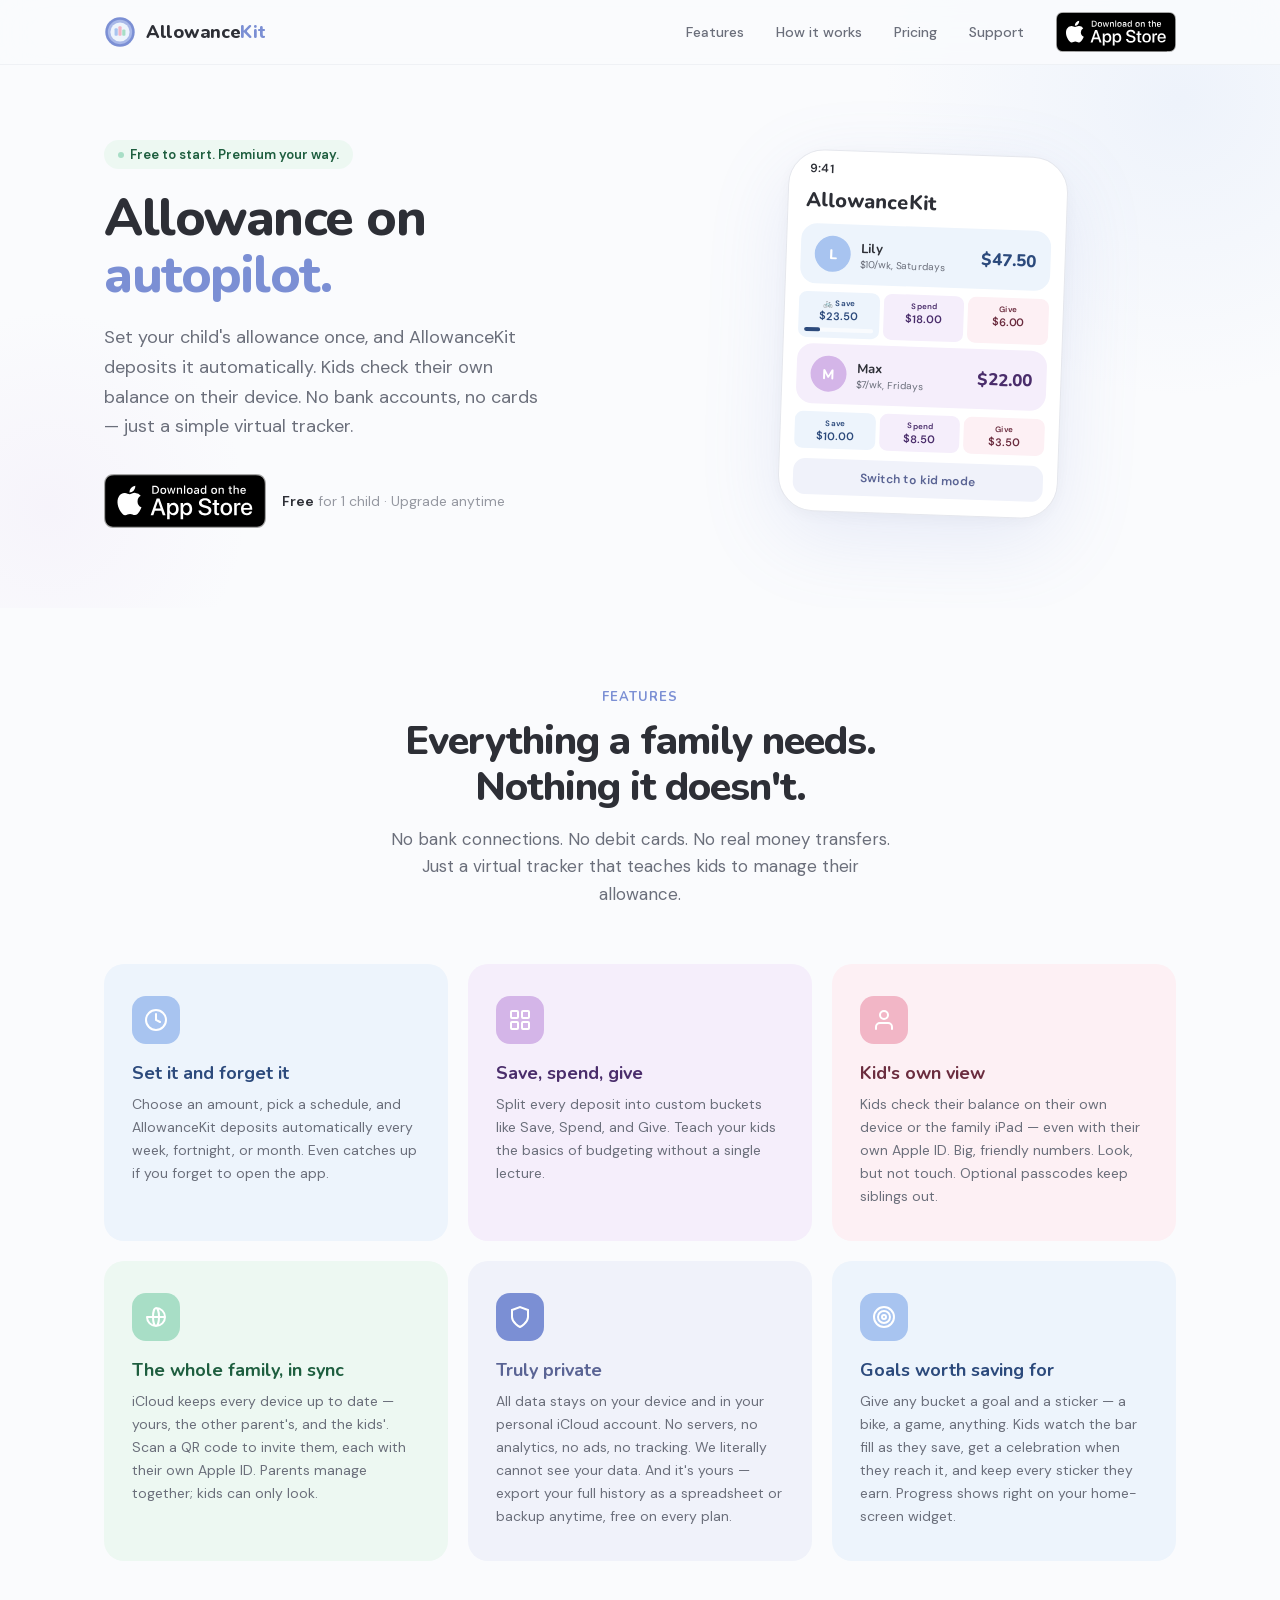
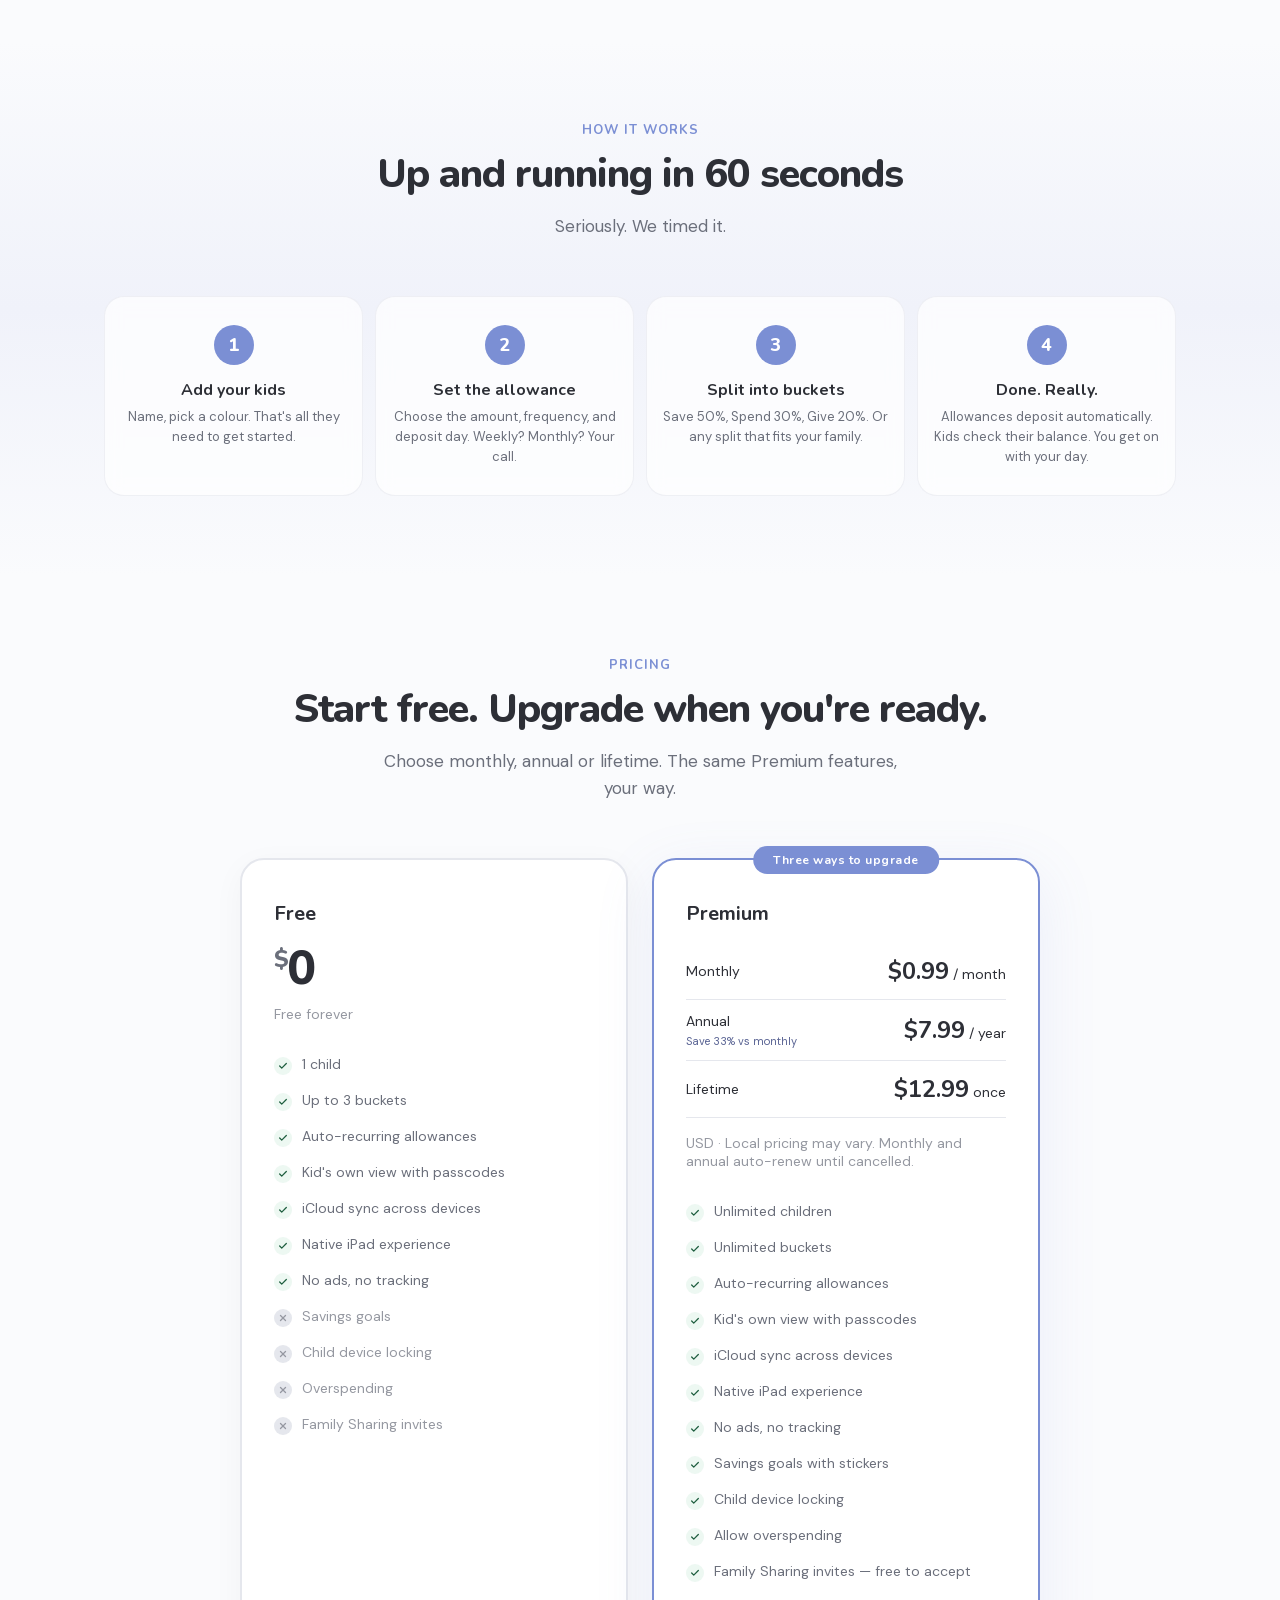
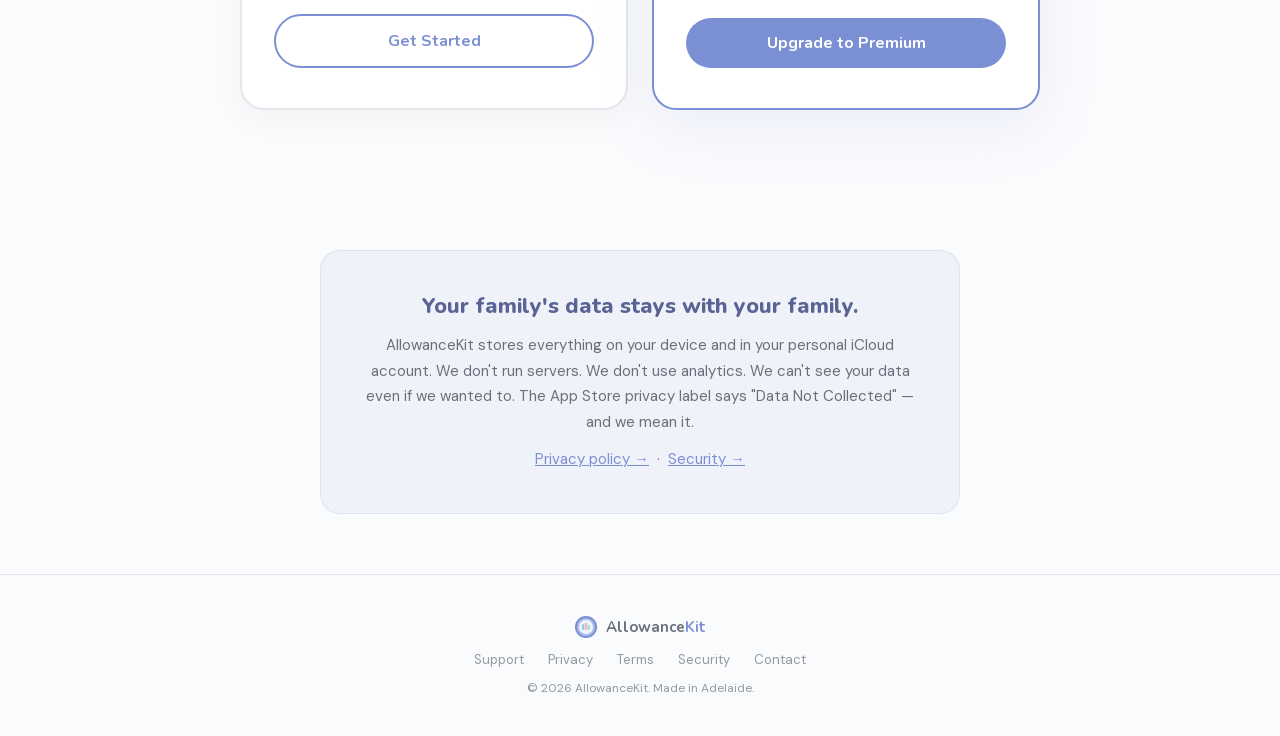
==== commit 07718539: "Update pricing note" ====
--- a/index.html
+++ b/index.html
@@ -411,8 +411,6 @@
 .premium-plan strong { font-family: var(--font-display); font-size: 24px; color: var(--text-primary); }
 .premium-plan > div { white-space: nowrap; }
 .premium-plan small { display: block; font-size: 11px; color: var(--periwinkle-dark); margin-top: 4px; }
-.pricing-note { max-width: 800px; margin: 24px auto 0; font-size: 14px; line-height: 1.7; color: var(--text-secondary); text-align: center; }
-.pricing-note a { color: var(--periwinkle-dark); }
 
 /* ─── PRIVACY ─── */
 .privacy-section {
@@ -707,8 +705,6 @@
         <a href="https://apps.apple.com/app/id6761007578" class="btn-download-lg">Upgrade to Premium</a>
       </div>
     </div>
-    <p class="pricing-note">Already bought lifetime? You keep Premium without a subscription. Monthly and annual plans renew automatically unless cancelled at least 24 hours before the period ends. Manage or cancel in your Apple Account settings. Buying lifetime does not cancel an existing subscription.</p>
-    <p class="pricing-note">Choose your plan in the app. <a href="/support#premium">Purchase and subscription help</a> &middot; <a href="/terms">Terms of Use</a> &middot; <a href="/privacy">Privacy policy</a></p>
   </div>
 </section>
 
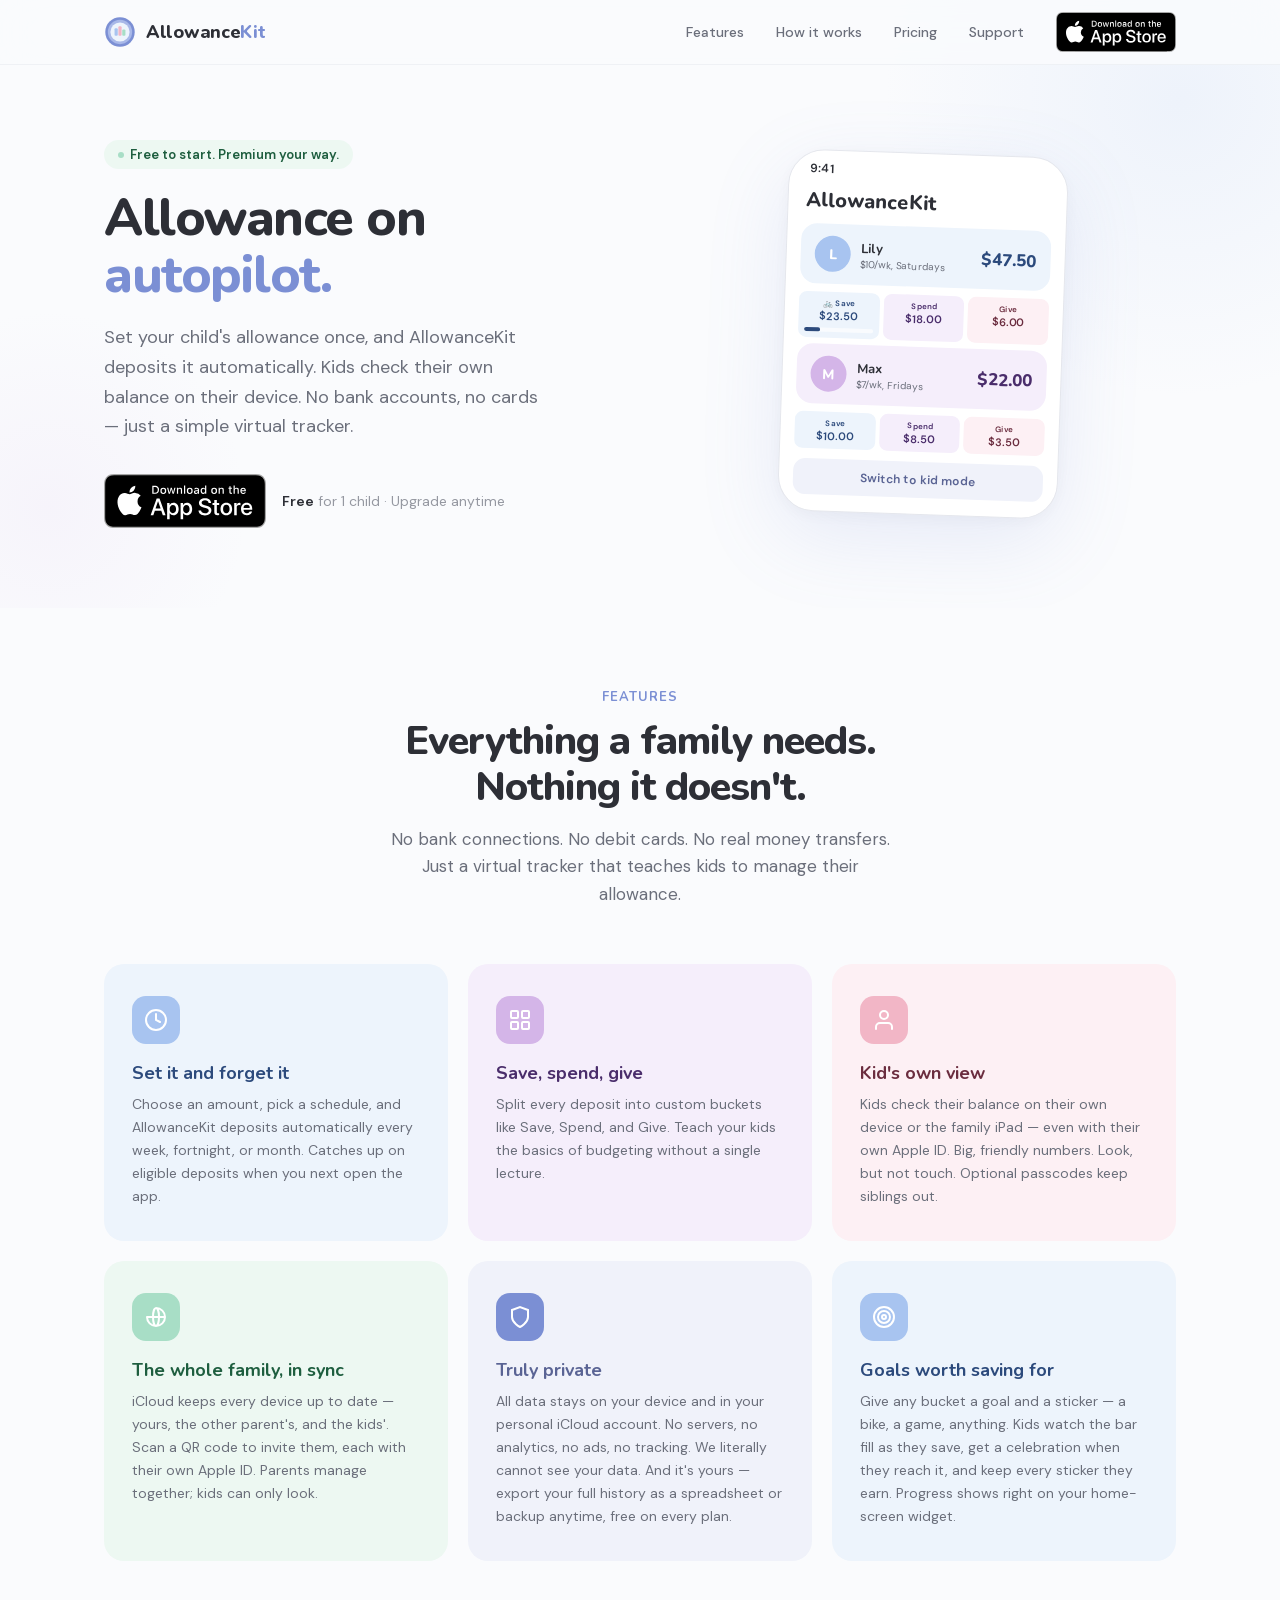
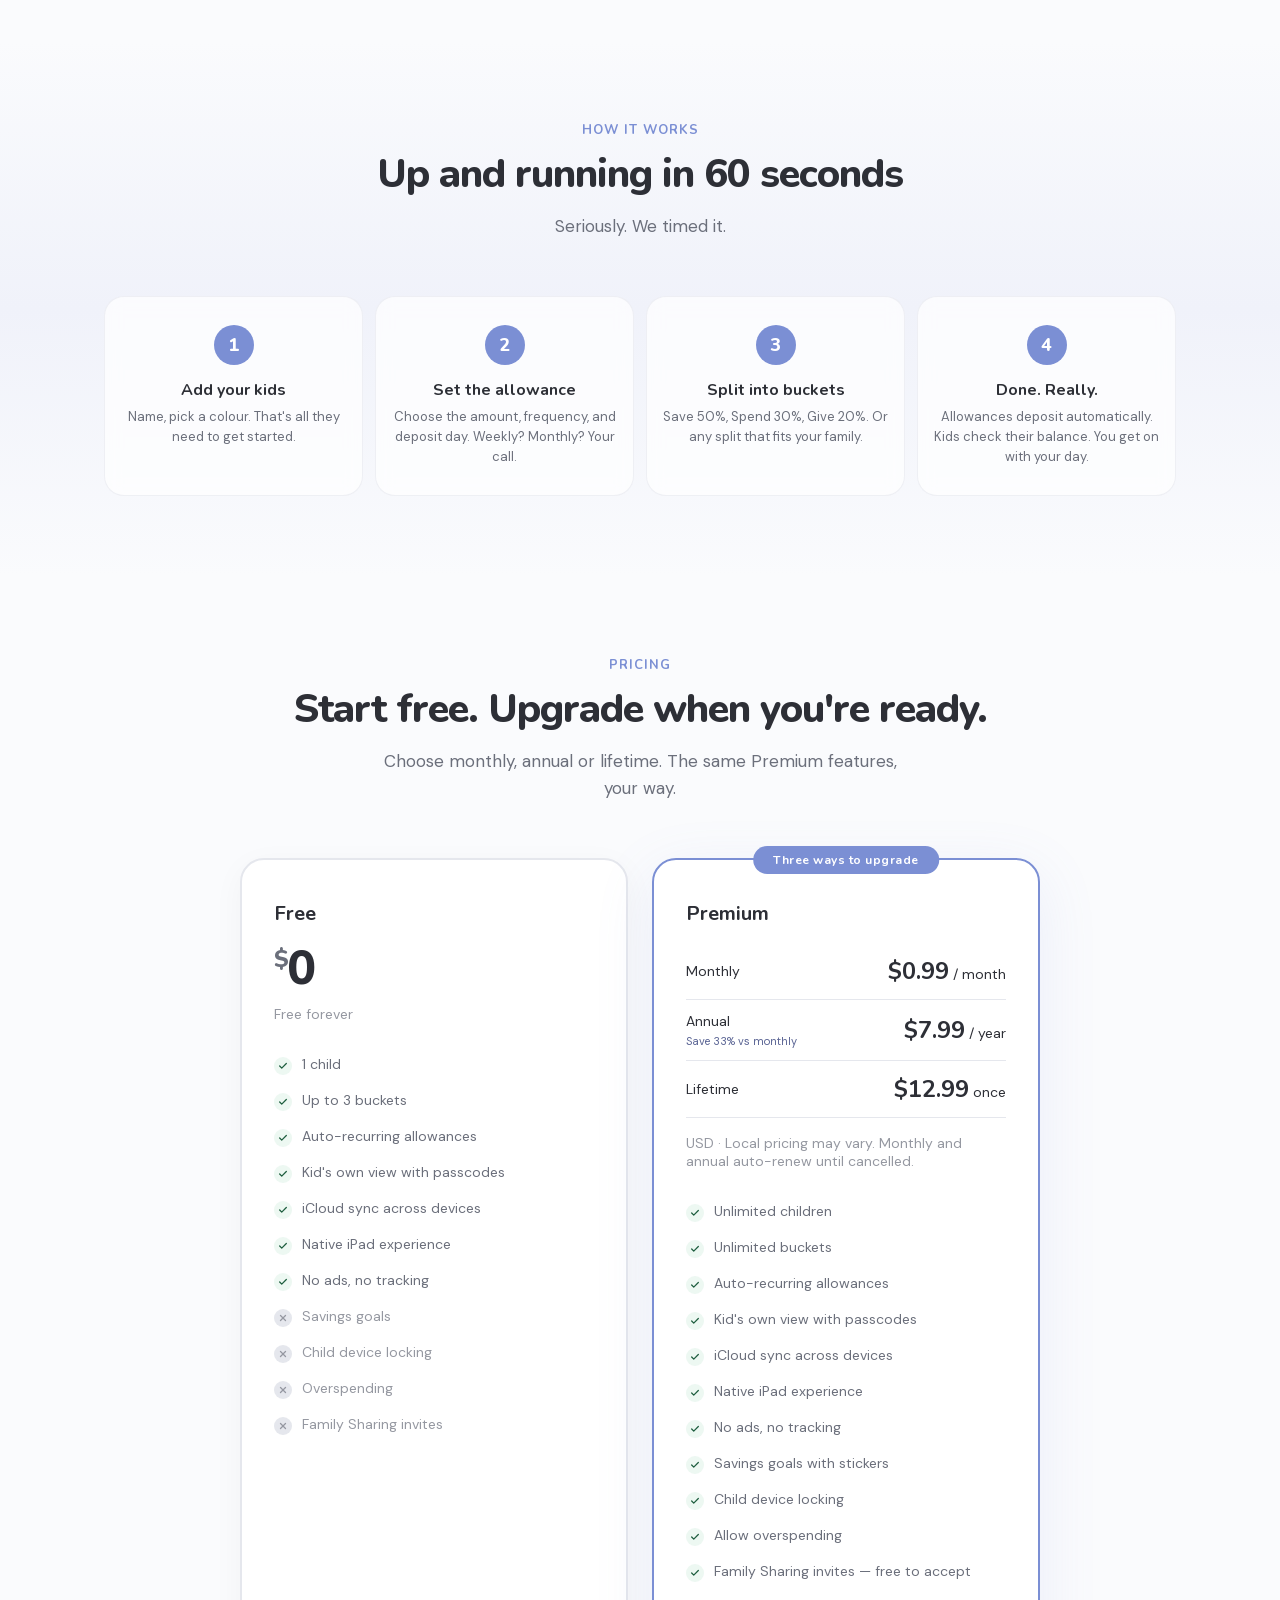
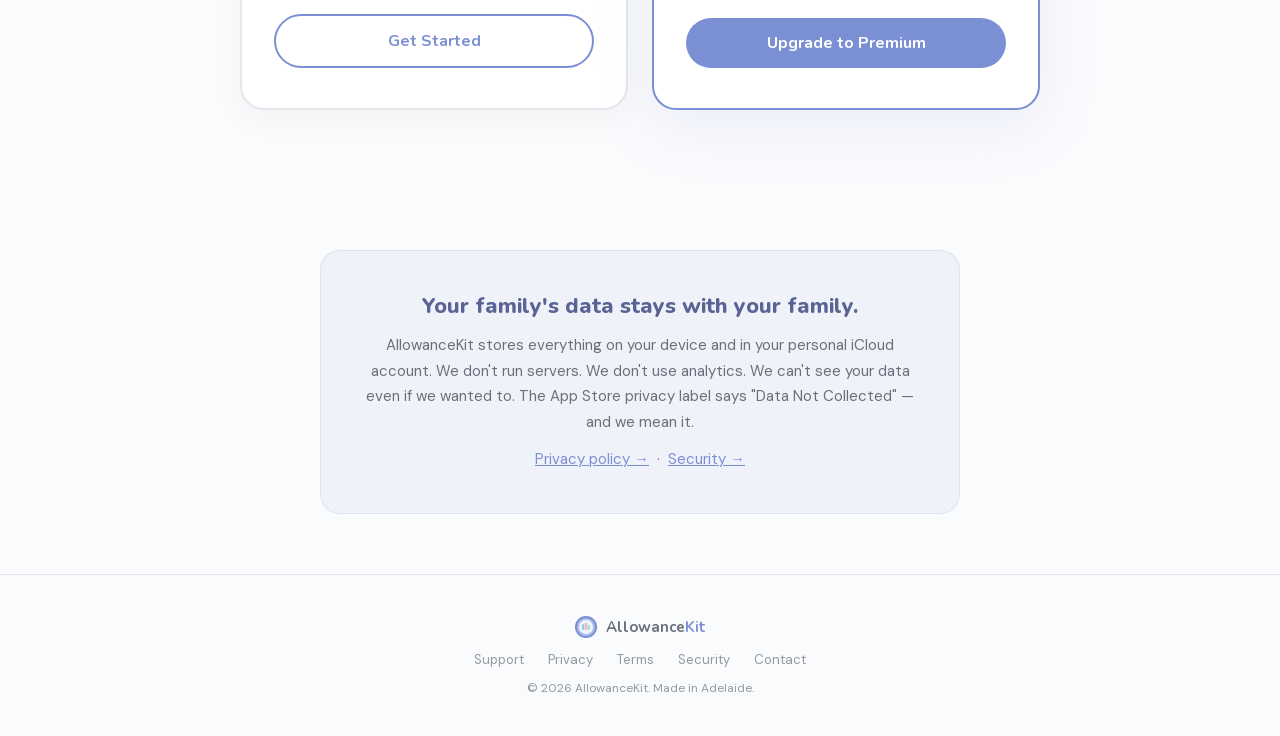
==== commit 3324e745: "Update marketing site" ====
--- a/index.html
+++ b/index.html
@@ -578,7 +578,7 @@
           <svg width="24" height="24" viewBox="0 0 24 24" fill="none" stroke="#fff" stroke-width="2" stroke-linecap="round"><circle cx="12" cy="12" r="10"/><path d="M12 6v6l4 2"/></svg>
         </div>
         <h3>Set it and forget it</h3>
-        <p>Choose an amount, pick a schedule, and AllowanceKit deposits automatically every week, fortnight, or month. Even catches up if you forget to open the app.</p>
+        <p>Choose an amount, pick a schedule, and AllowanceKit deposits automatically every week, fortnight, or month. Catches up on eligible deposits when you next open the app.</p>
       </div>
       <div class="feature-card fc-lavender">
         <div class="feature-icon">
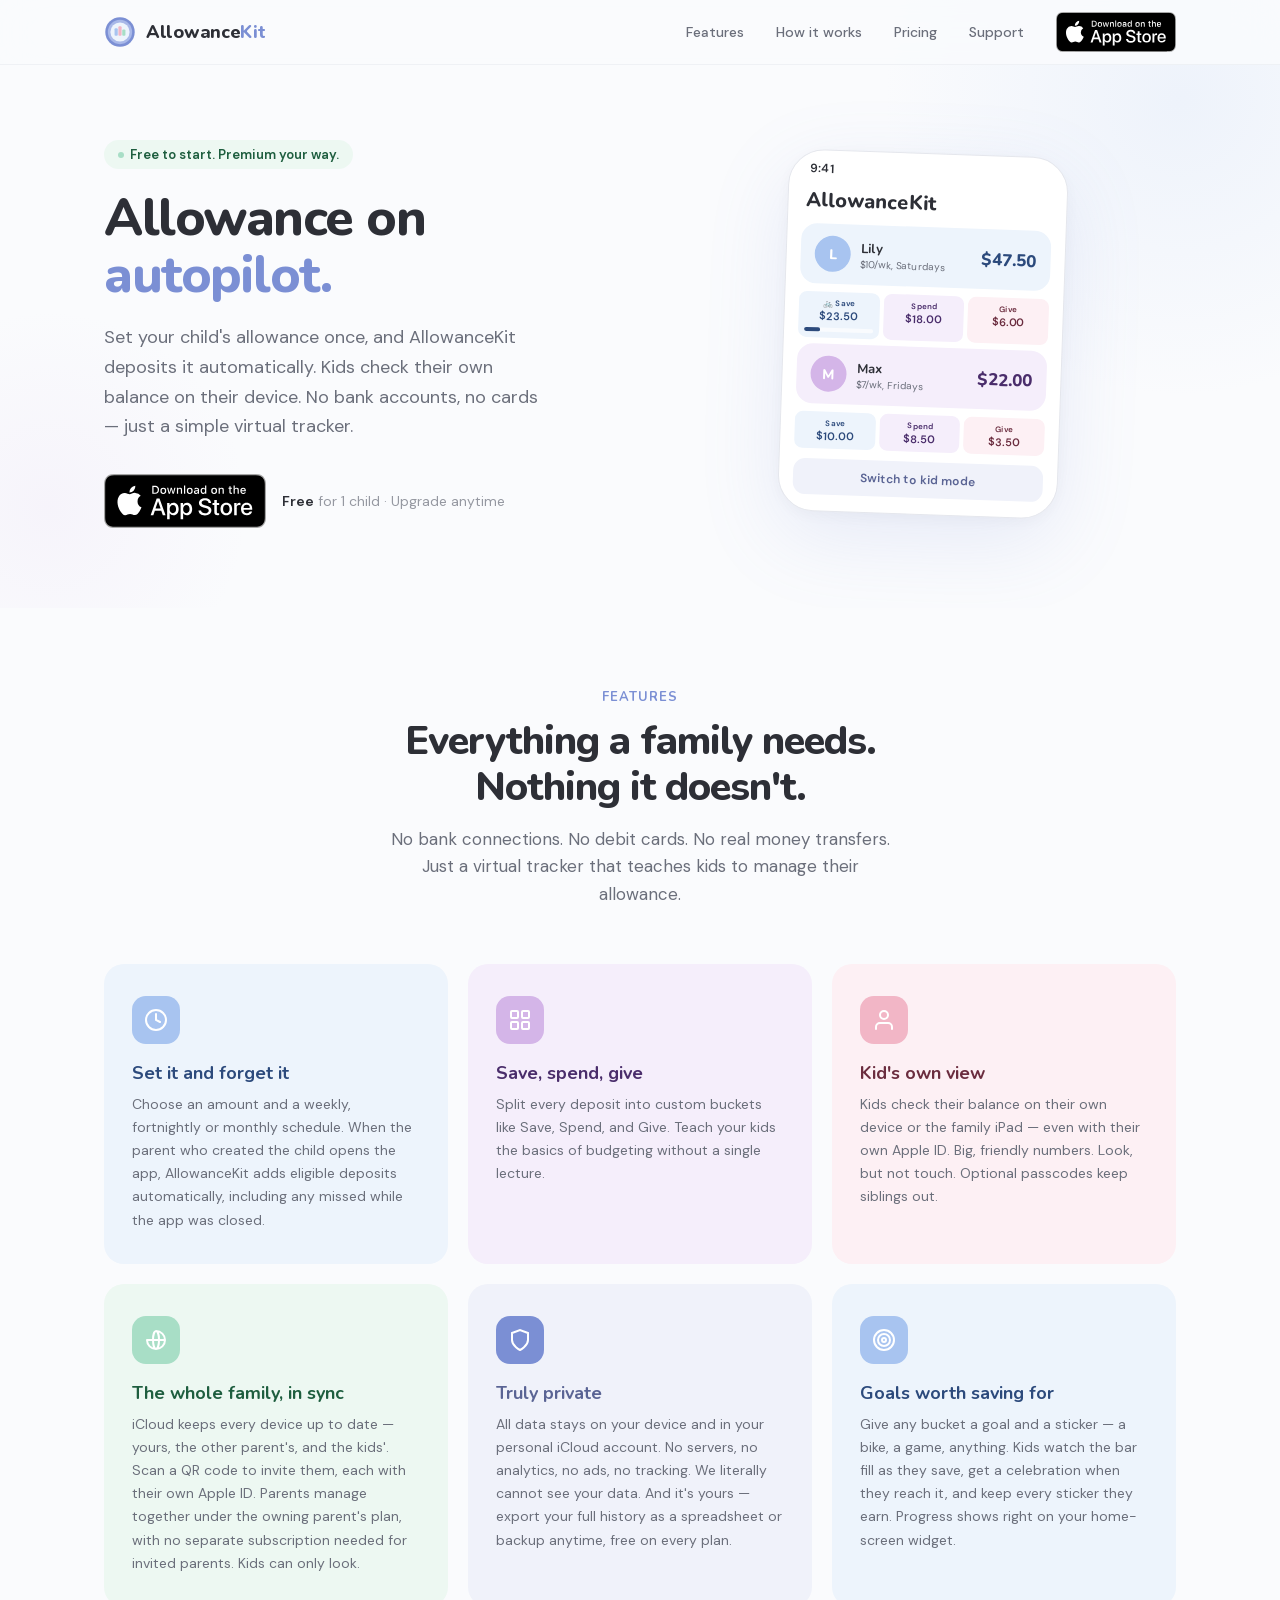
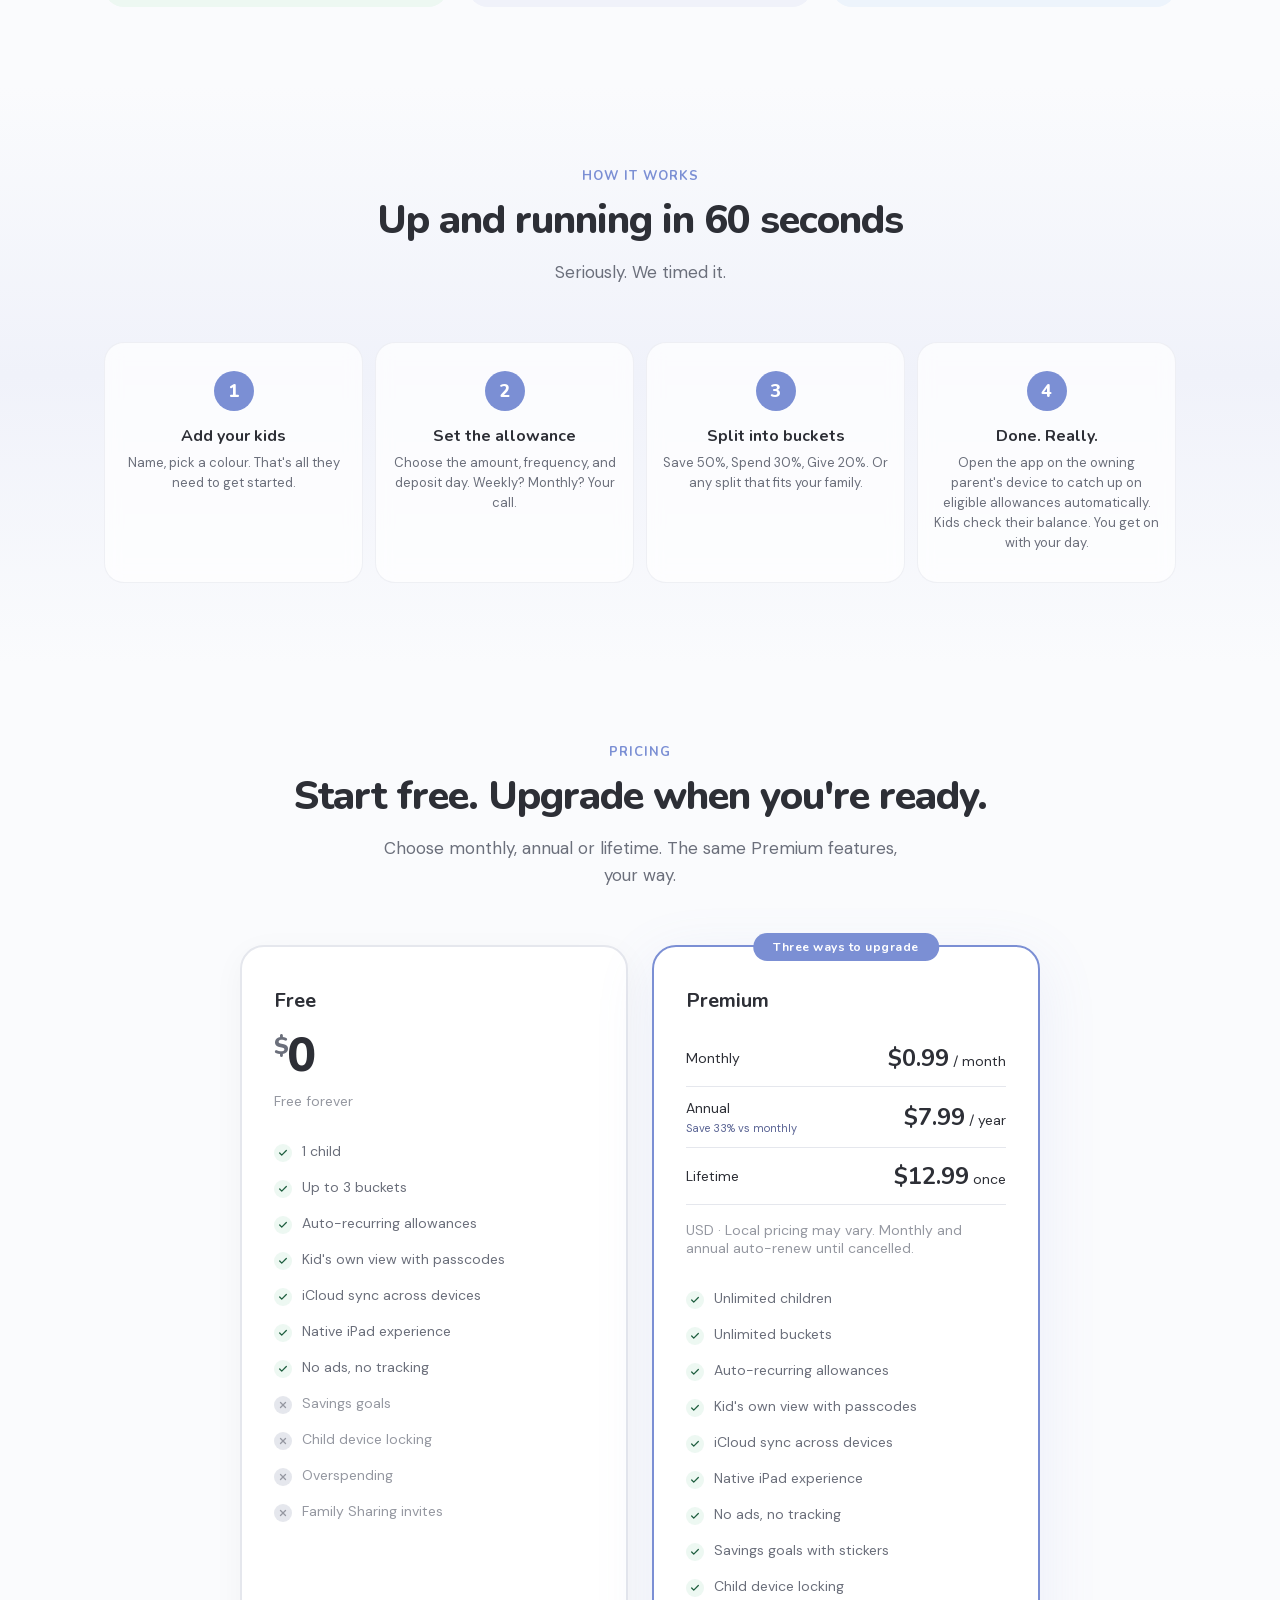
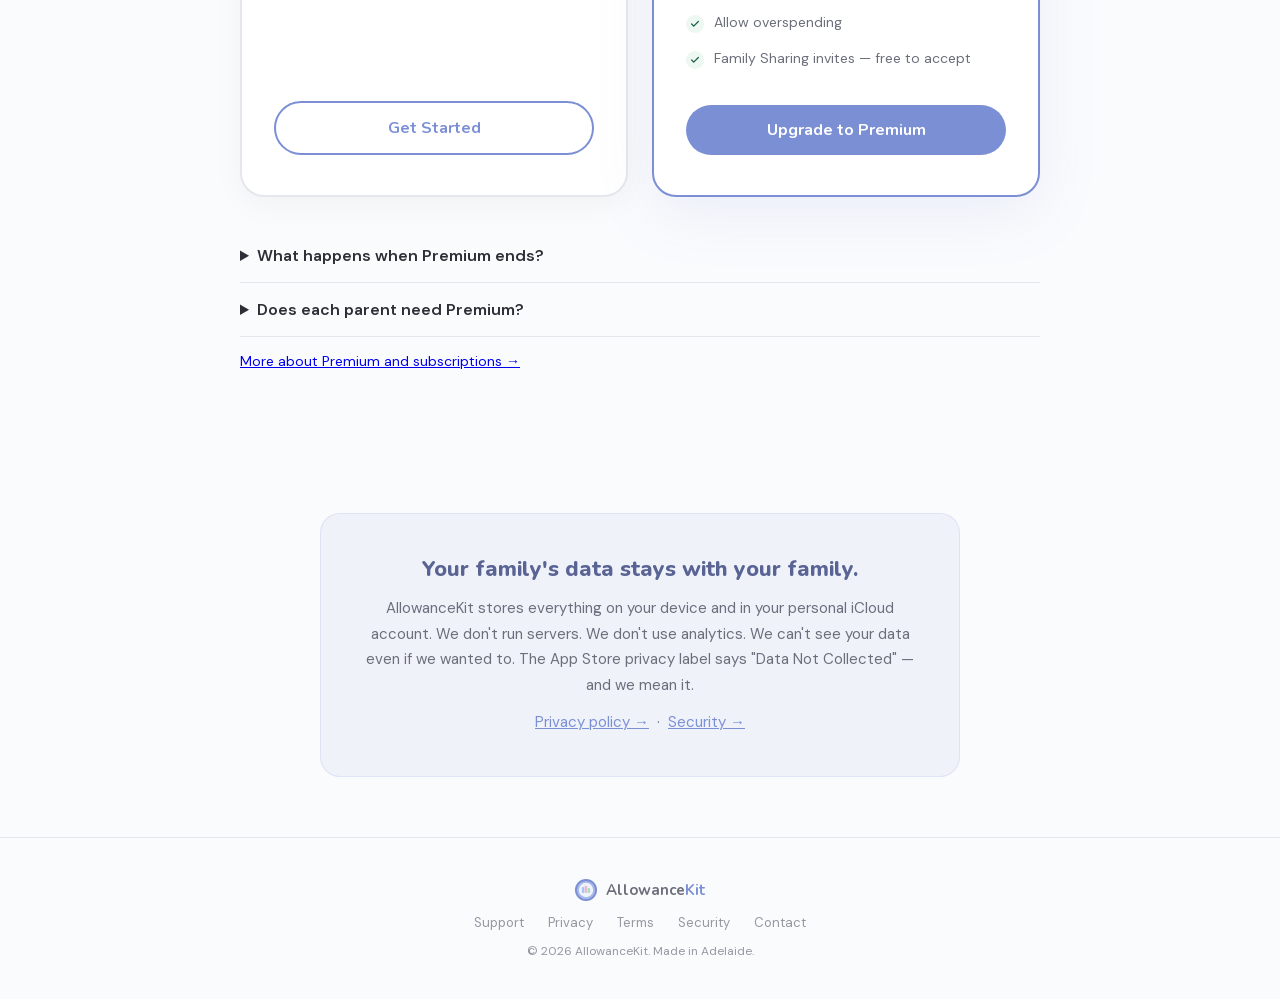
==== commit 767e2ebc: "Clarify Premium access on the marketing homepage" ====
--- a/index.html
+++ b/index.html
@@ -412,6 +412,11 @@
 .premium-plan > div { white-space: nowrap; }
 .premium-plan small { display: block; font-size: 11px; color: var(--periwinkle-dark); margin-top: 4px; }
 
+.pricing-faq { max-width: 800px; margin: 32px auto 0; }
+.pricing-faq details { padding: 16px 0; border-bottom: 1px solid var(--border); }
+.pricing-faq summary { cursor: pointer; font-weight: 600; color: var(--text-primary); }
+.pricing-faq p { margin-top: 12px; font-size: 14px; line-height: 1.75; color: var(--text-secondary); }
+
 /* ─── PRIVACY ─── */
 .privacy-section {
   padding: 60px 0;
@@ -578,7 +583,7 @@
           <svg width="24" height="24" viewBox="0 0 24 24" fill="none" stroke="#fff" stroke-width="2" stroke-linecap="round"><circle cx="12" cy="12" r="10"/><path d="M12 6v6l4 2"/></svg>
         </div>
         <h3>Set it and forget it</h3>
-        <p>Choose an amount, pick a schedule, and AllowanceKit deposits automatically every week, fortnight, or month. Catches up on eligible deposits when you next open the app.</p>
+        <p>Choose an amount and a weekly, fortnightly or monthly schedule. When the parent who created the child opens the app, AllowanceKit adds eligible deposits automatically, including any missed while the app was closed.</p>
       </div>
       <div class="feature-card fc-lavender">
         <div class="feature-icon">
@@ -599,7 +604,7 @@
           <svg width="24" height="24" viewBox="0 0 24 24" fill="none" stroke="#fff" stroke-width="2" stroke-linecap="round"><path d="M21 12a9 9 0 0 1-9 9m9-9a9 9 0 0 0-9-9m9 9H3m9 9a9 9 0 0 1-9-9m9 9c1.66 0 3-4 3-9s-1.34-9-3-9m0 18c-1.66 0-3-4-3-9s1.34-9 3-9"/></svg>
         </div>
         <h3>The whole family, in sync</h3>
-        <p>iCloud keeps every device up to date &mdash; yours, the other parent's, and the kids'. Scan a QR code to invite them, each with their own Apple&nbsp;ID. Parents manage together; kids can only look.</p>
+        <p>iCloud keeps every device up to date &mdash; yours, the other parent's, and the kids'. Scan a QR code to invite them, each with their own Apple&nbsp;ID. Parents manage together under the owning parent's plan, with no separate subscription needed for invited parents. Kids can only look.</p>
       </div>
       <div class="feature-card fc-periwinkle">
         <div class="feature-icon">
@@ -646,7 +651,7 @@
       <div class="step">
         <div class="step-num">4</div>
         <h3>Done. Really.</h3>
-        <p>Allowances deposit automatically. Kids check their balance. You get on with your day.</p>
+        <p>Open the app on the owning parent's device to catch up on eligible allowances automatically. Kids check their balance. You get on with your day.</p>
       </div>
     </div>
   </div>
@@ -705,6 +710,17 @@
         <a href="https://apps.apple.com/app/id6761007578" class="btn-download-lg">Upgrade to Premium</a>
       </div>
     </div>
+    <div class="pricing-faq">
+      <details>
+        <summary>What happens when Premium ends?</summary>
+        <p>Your first-created child stays editable. Additional children become read-only for you and invited parents, and their automatic allowances pause. Their balances, goals and history stay available. Renewing Premium or buying lifetime restores access, but paused allowances are not added later. Existing lifetime owners keep Premium without subscribing.</p>
+      </details>
+      <details>
+        <summary>Does each parent need Premium?</summary>
+        <p>No. The parent who sends Family Sharing invites needs Premium; accepting an invite is free. Invited parents with Full access can manage eligible children under the owning parent's plan. Only the owning parent's devices process automatic allowances.</p>
+      </details>
+      <p><a href="/support#premium">More about Premium and subscriptions &rarr;</a></p>
+    </div>
   </div>
 </section>
 
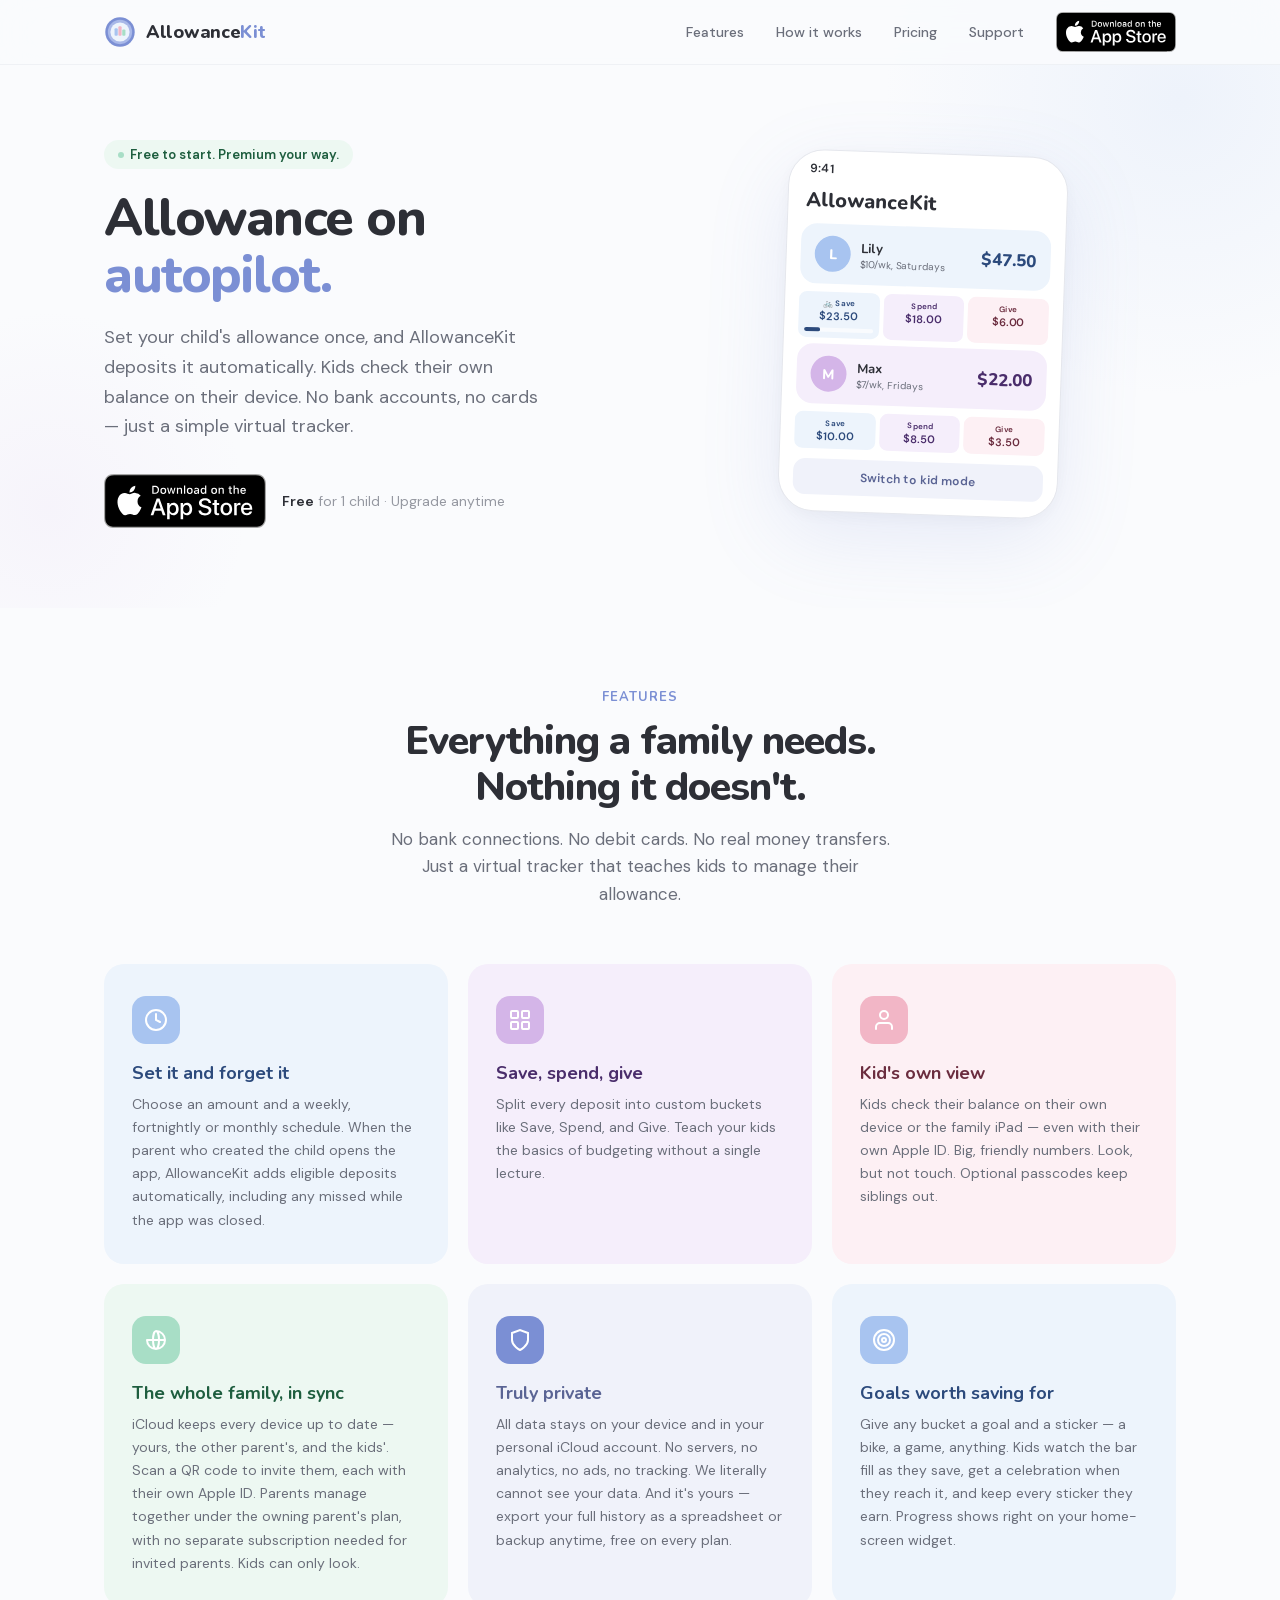
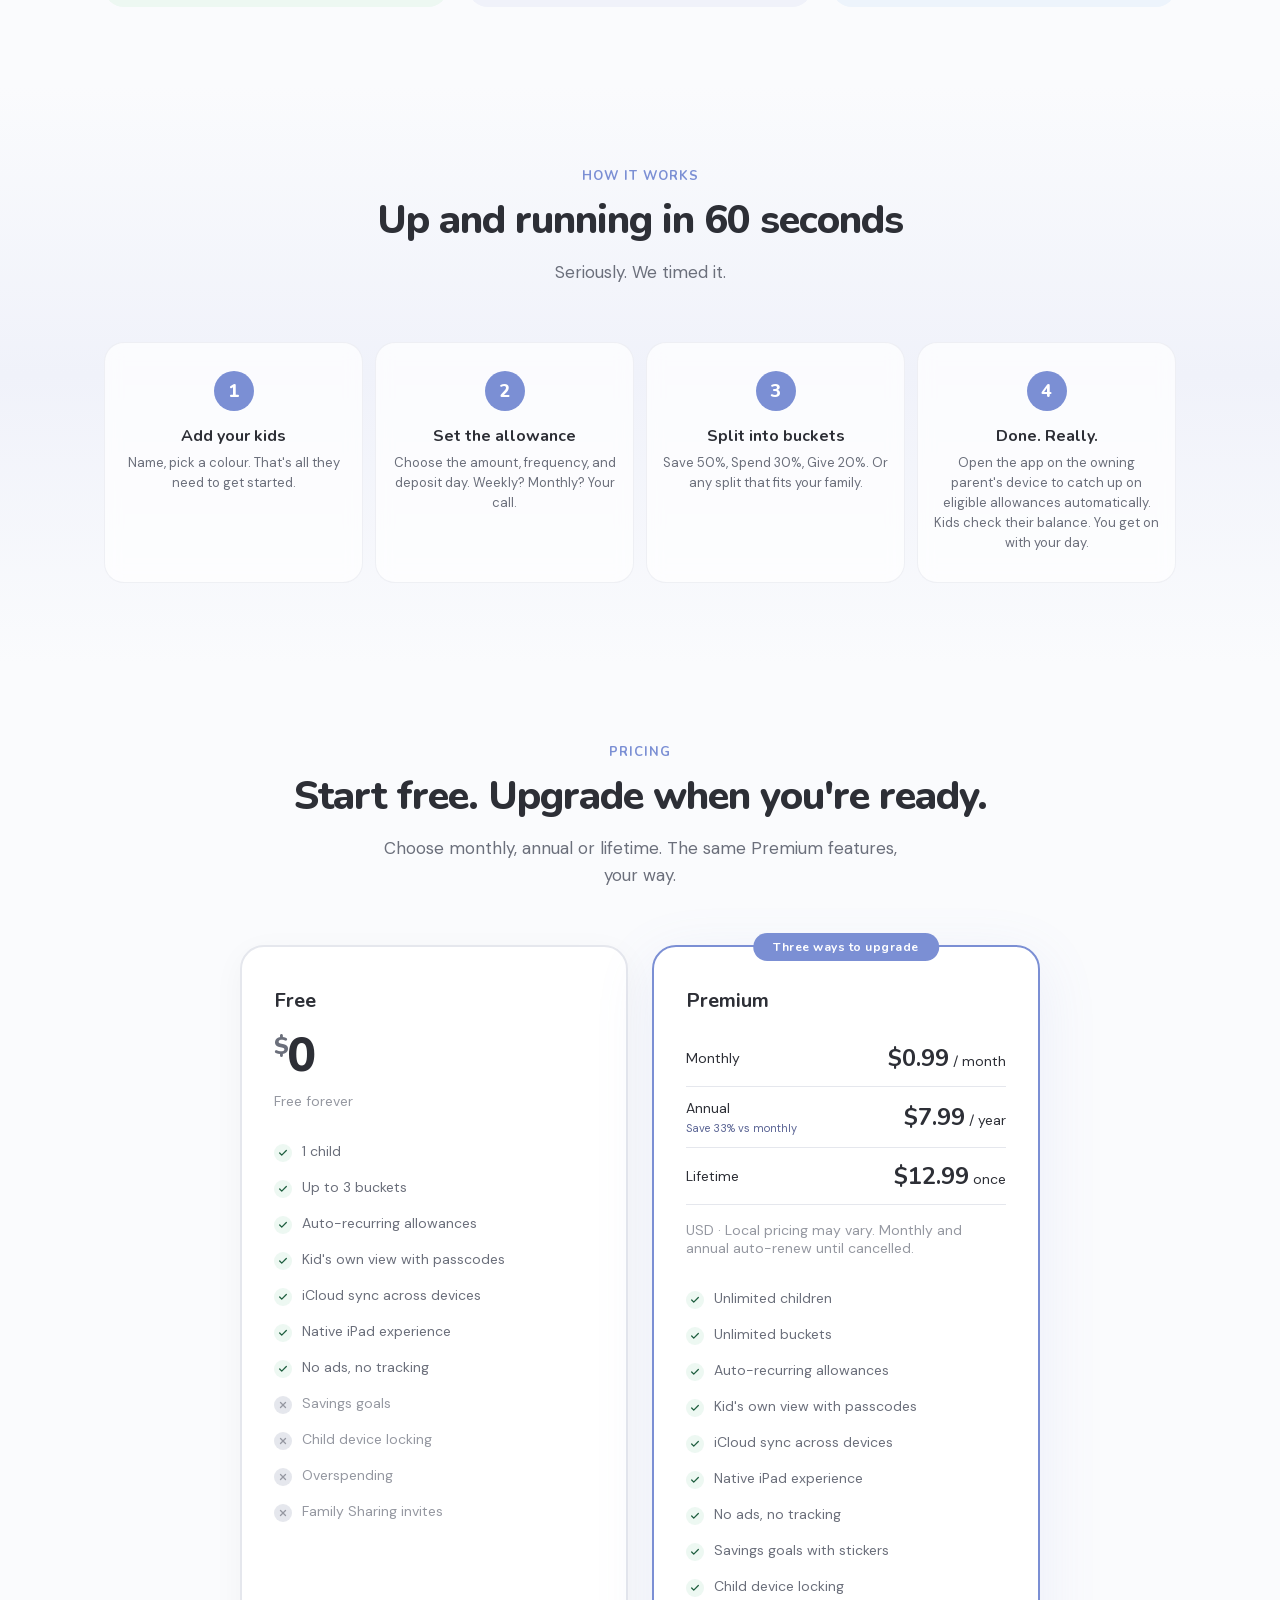
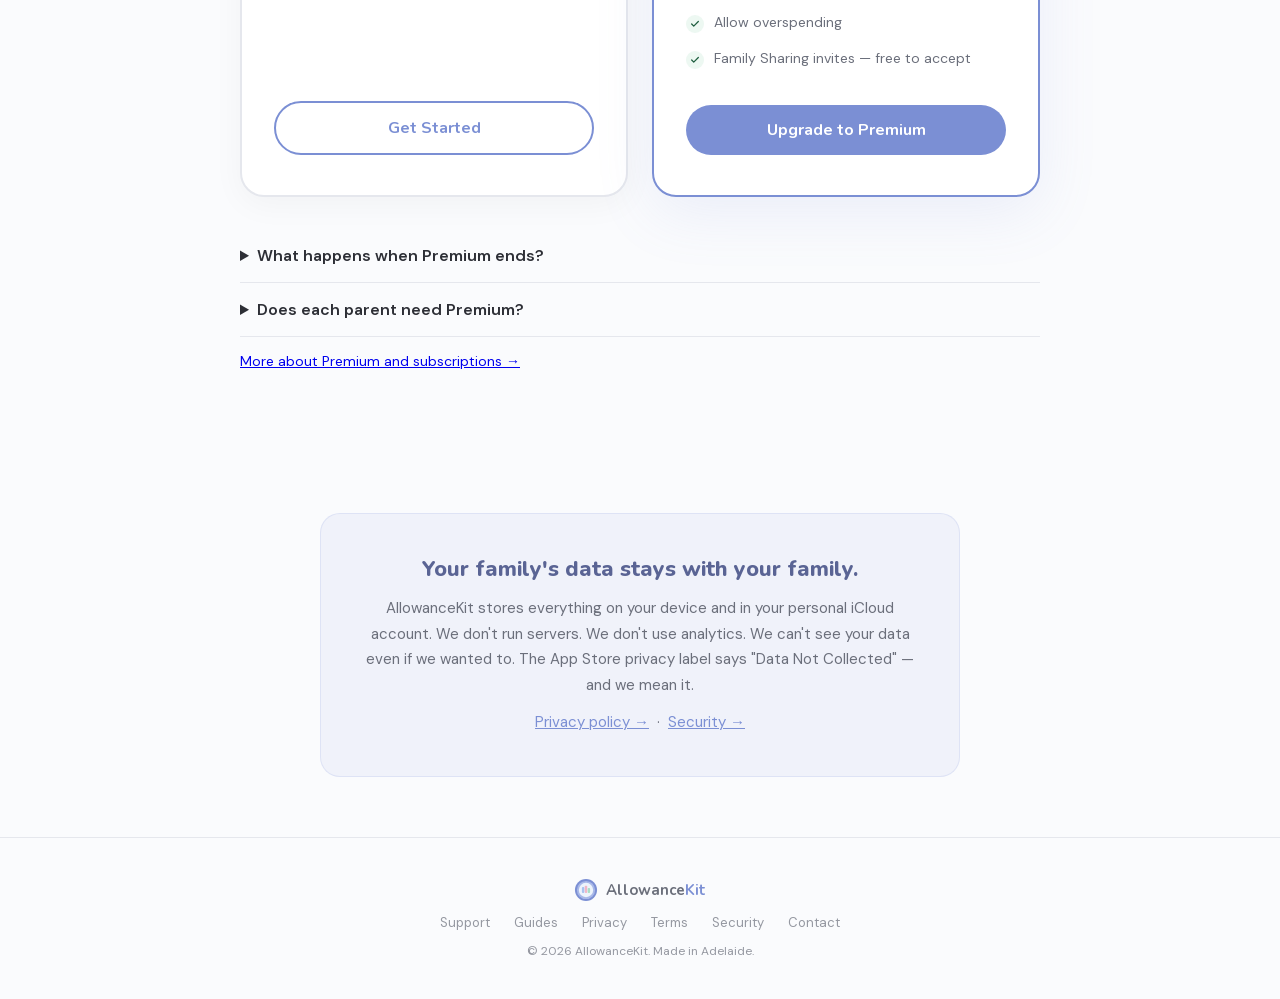
==== commit 352c25e1: "Add step-by-step support guides with PIN recovery screenshots" ====
--- a/index.html
+++ b/index.html
@@ -751,6 +751,7 @@
     </div>
     <div class="footer-links">
       <a href="/support">Support</a>
+      <a href="/guides/">Guides</a>
       <a href="/privacy">Privacy</a>
       <a href="/terms">Terms</a>
       <a href="/security">Security</a>
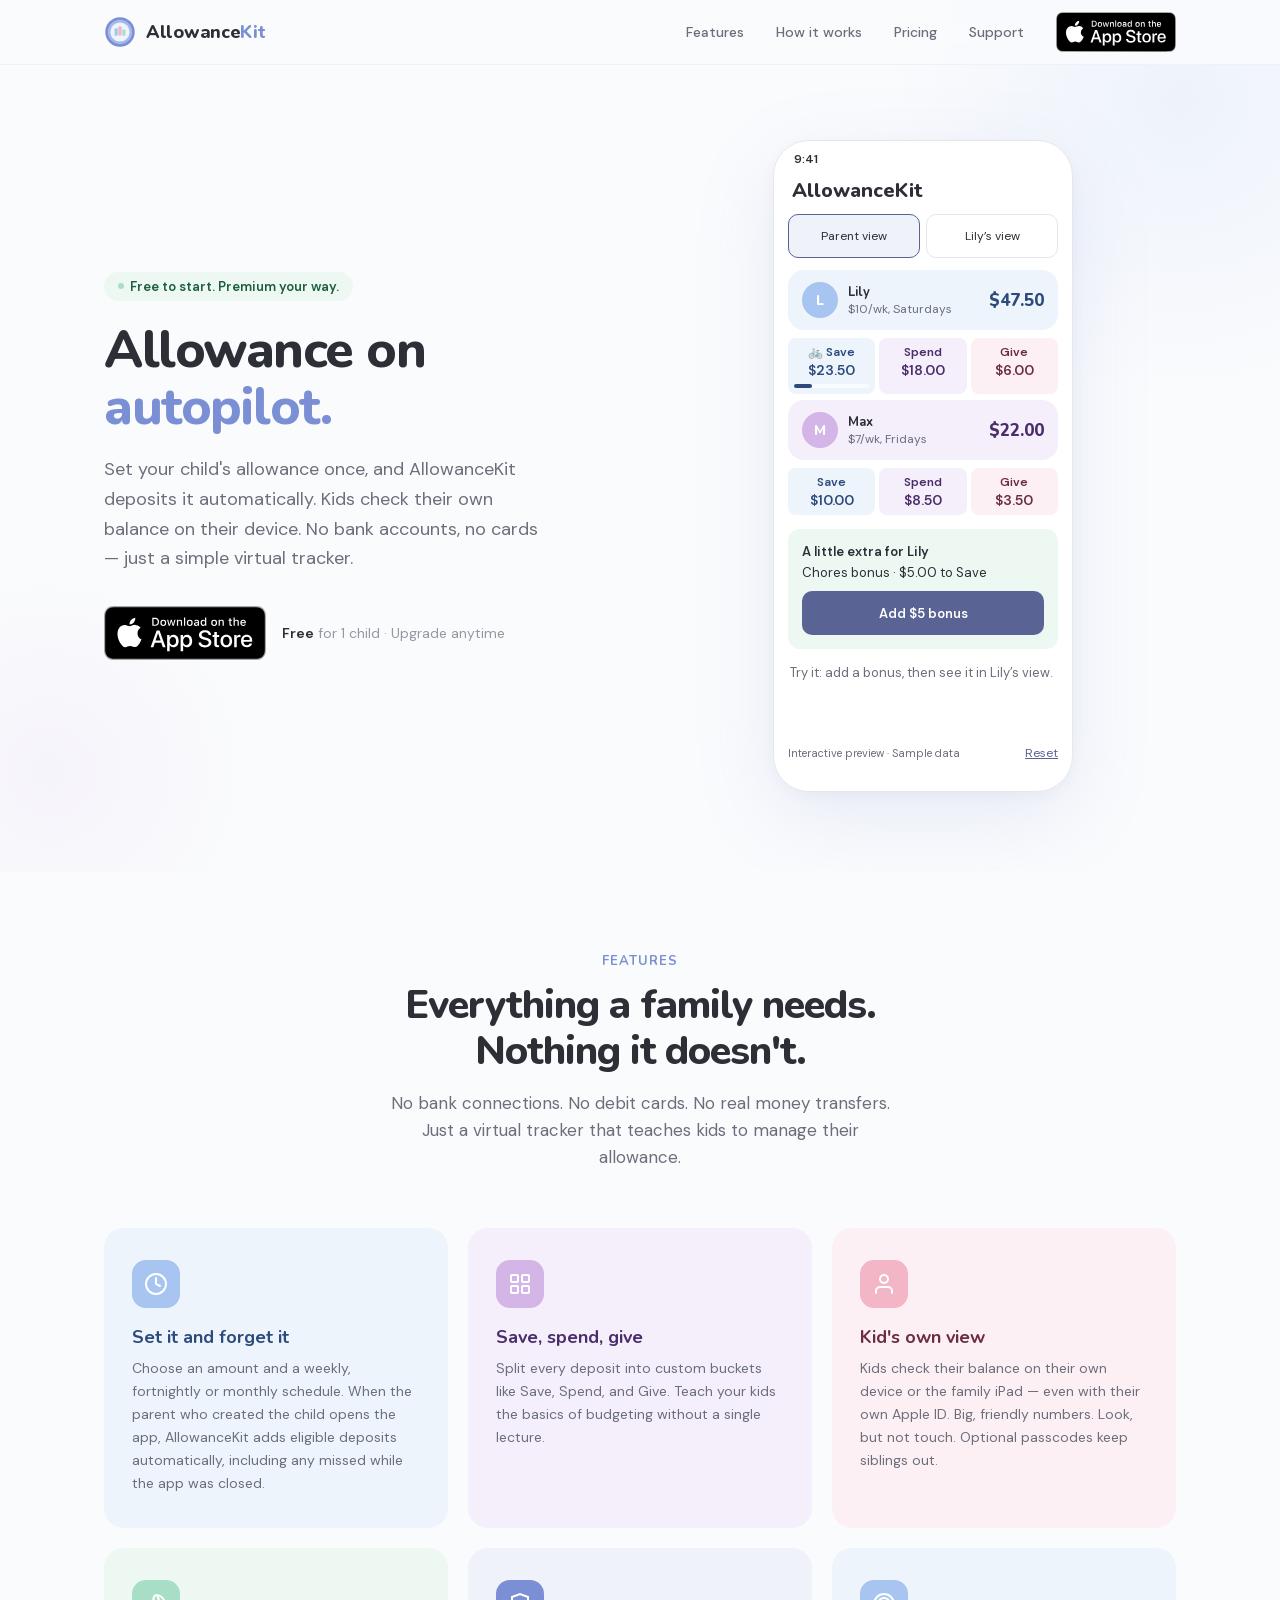
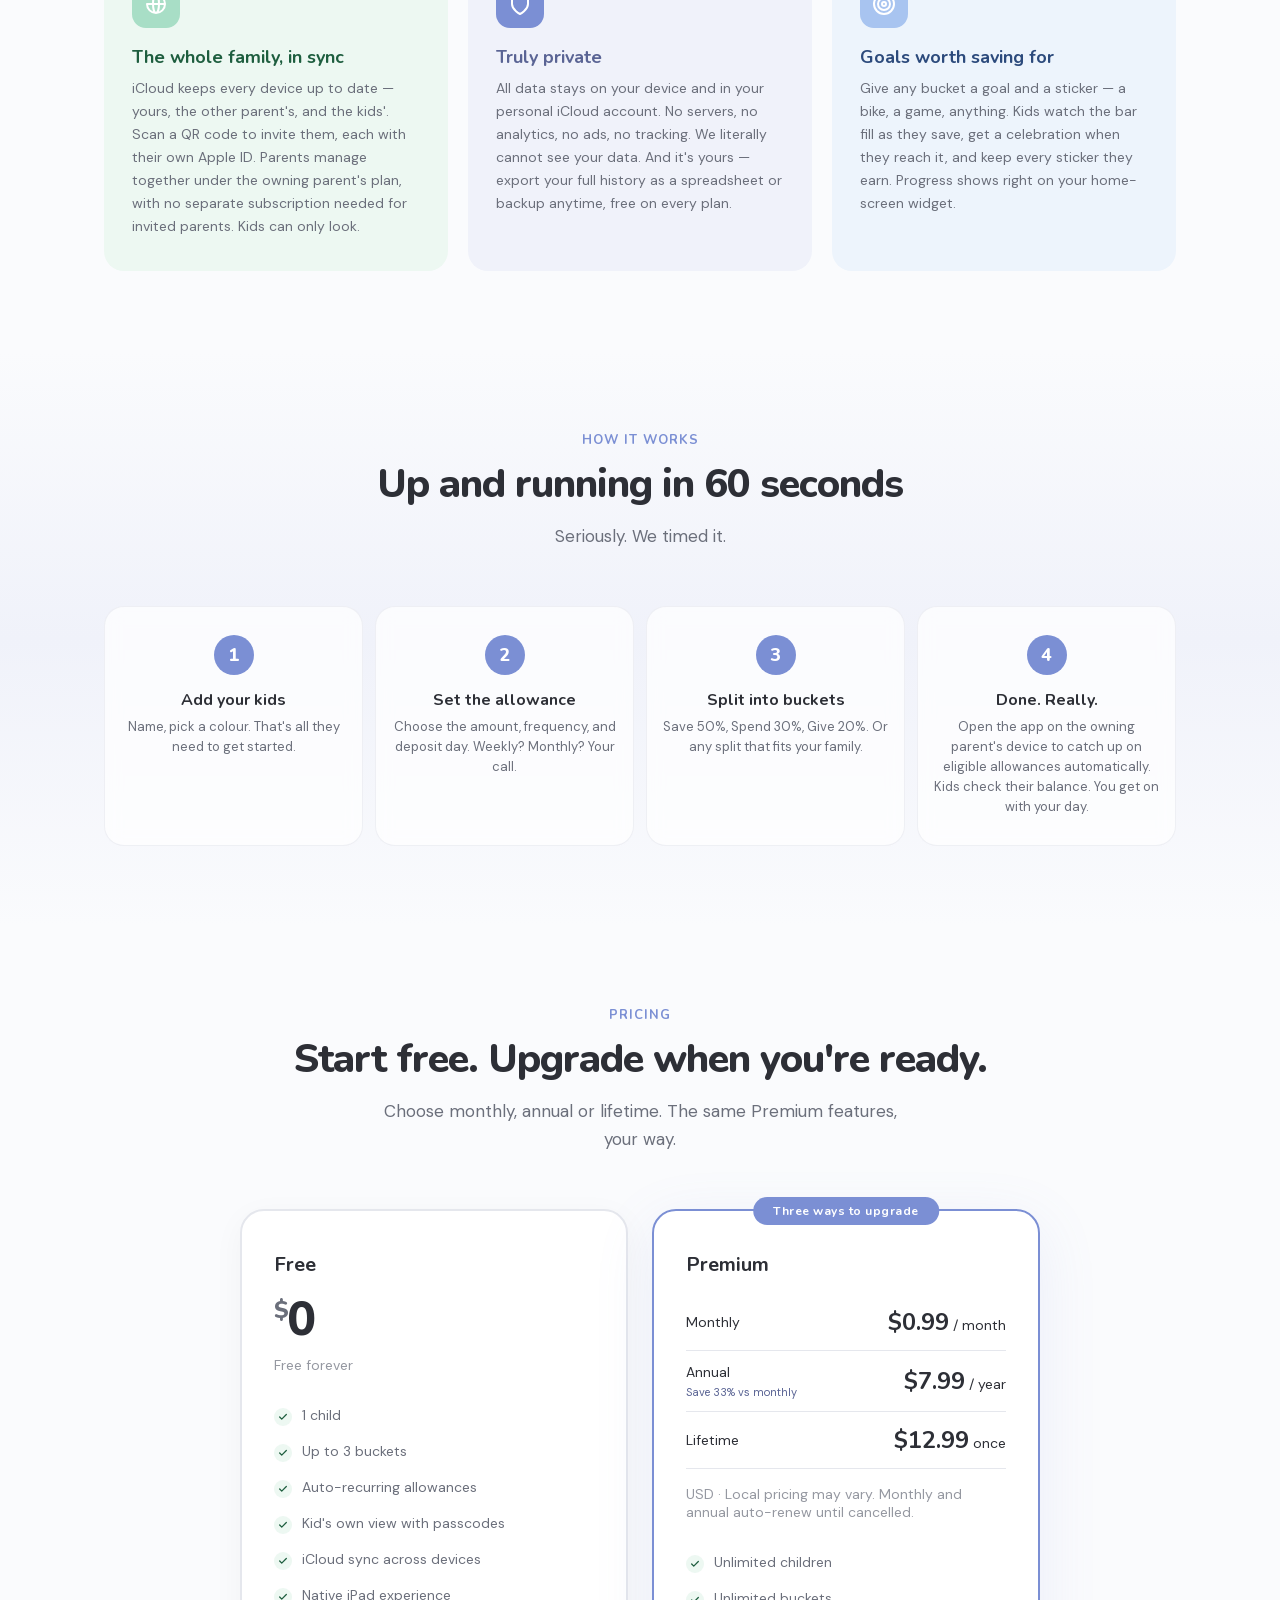
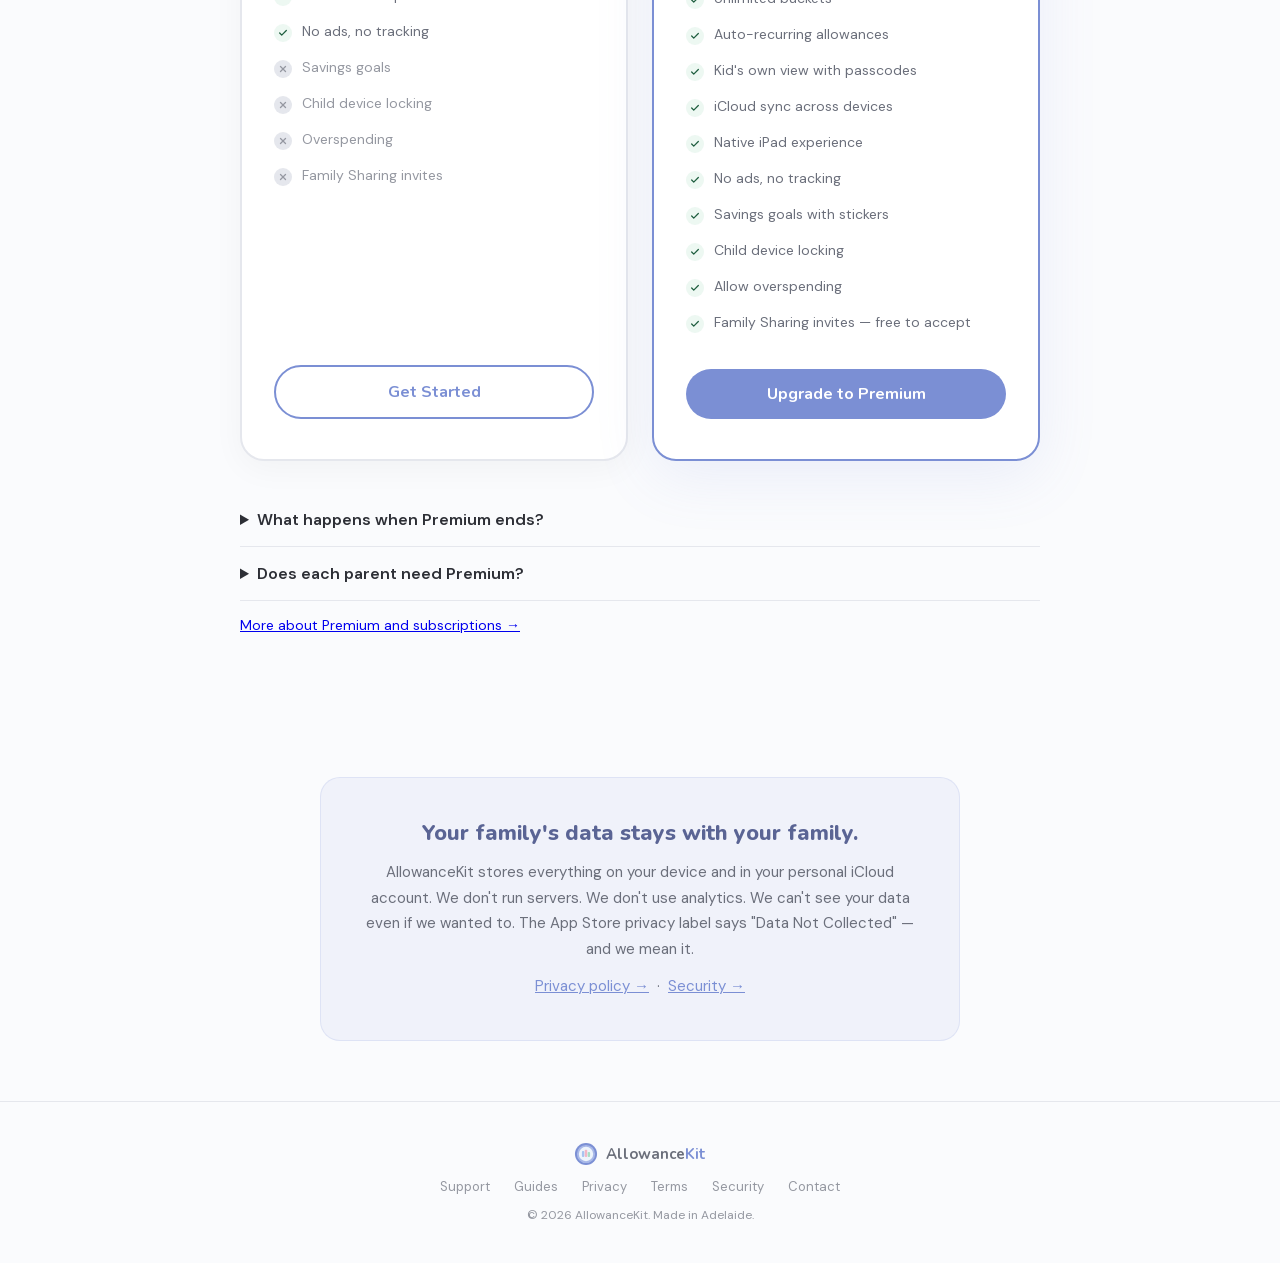
==== commit 6362f930: "Add interactive allowance preview to homepage" ====
--- a/index.html
+++ b/index.html
@@ -489,6 +489,24 @@
   .btn-download { padding: 7px 12px; font-size: 13px; }
   .btn-download-text { display: none; }
 }
+/* Interactive preview builds on the static phone above. */
+.demo-ready { animation: none; transform: none; width: min(300px, calc(100vw - 48px)); max-width: 100%; }
+#app-demo [hidden] { display: none; }
+.demo-ready button { font: inherit; cursor: pointer; }
+.demo-ready button:focus-visible { outline: 3px solid var(--periwinkle-dark); outline-offset: 3px; }
+.demo-toolbar { padding: 0 14px 12px; display: flex; gap: 6px; }
+.demo-toolbar button { flex: 1; min-height: 44px; border: 1px solid var(--border); border-radius: 10px; background: white; color: var(--text-primary); font-size: 12px; }
+.demo-toolbar button[aria-pressed="true"] { background: var(--periwinkle-tint); border-color: var(--periwinkle-dark); }
+.demo-ready .phone-card-sub, .demo-ready .phone-bucket-label { font-size: 12px; }
+.demo-ready .phone-bucket-val { font-size: 14px; }
+.demo-task { margin: 14px; padding: 14px; background: var(--mint-tint, #EDF8F2); border-radius: 12px; font-size: 13px; }
+.demo-task strong { display: block; margin-bottom: 4px; }
+.demo-task button { width: 100%; min-height: 44px; margin-top: 10px; border: 0; border-radius: 10px; background: var(--periwinkle-dark); color: white; font-weight: 600; font-size: 13px; }
+.demo-task button:disabled { background: #E1E9E5; color: #355745; cursor: default; }
+.hero .demo-ready .demo-message { margin: 12px 16px 0; min-height: 60px; font-size: 13px; line-height: 1.5; color: var(--text-secondary); text-align: left; }
+.demo-footer { padding: 8px 14px 16px; display: flex; align-items: center; justify-content: space-between; font-size: 11px; color: var(--text-secondary); }
+.demo-footer button { min-height: 44px; border: 0; background: transparent; color: var(--periwinkle-dark); text-decoration: underline; font-size: 12px; }
+@media (prefers-reduced-motion: reduce) { .phone-frame { animation: none; transform: none; } }
 </style>
 </head>
 <body>
@@ -534,22 +552,27 @@
       </div>
     </div>
     <div class="hero-visual anim anim-d3">
-      <div class="phone-frame" role="img" aria-label="AllowanceKit app screenshot showing parent dashboard with two children Lily and Max, their allowance balances, Save, Spend, Give buckets, and a bike savings goal in progress">
+      <div id="app-demo" class="phone-frame" role="img" aria-label="AllowanceKit app screenshot showing parent dashboard with two children Lily and Max, their allowance balances, Save, Spend, Give buckets, and a bike savings goal in progress">
         <div class="phone-status"><span>9:41</span><span></span></div>
-        <div class="phone-nav"><div class="phone-nav-title">AllowanceKit</div></div>
+        <div class="phone-nav"><div class="phone-nav-title" id="demo-title">AllowanceKit</div></div>
+        <div class="demo-toolbar" id="demo-views" role="group" aria-label="Preview mode" hidden>
+          <button type="button" id="demo-parent" aria-pressed="true">Parent view</button>
+          <button type="button" id="demo-child" aria-pressed="false">Lily’s view</button>
+        </div>
         <div class="phone-card" style="background: var(--sky-tint);">
           <div class="phone-avatar" style="background: var(--sky);">L</div>
           <div>
             <div class="phone-card-name">Lily</div>
             <div class="phone-card-sub">$10/wk, Saturdays</div>
           </div>
-          <div class="phone-card-bal" style="color: var(--sky-dark);">$47.50</div>
+          <div class="phone-card-bal" style="color: var(--sky-dark);" id="demo-balance">$47.50</div>
         </div>
         <div class="phone-buckets">
-          <div class="phone-bucket" style="background: var(--sky-tint);"><div class="phone-bucket-label" style="color: var(--sky-dark);">🚲 Save</div><div class="phone-bucket-val" style="color: var(--sky-dark);">$23.50</div><div style="margin-top:5px;height:4px;border-radius:2px;background:rgba(255,255,255,0.7);"><div style="width:24%;height:4px;border-radius:2px;background:var(--sky-dark);"></div></div></div>
+          <div class="phone-bucket" style="background: var(--sky-tint);"><div class="phone-bucket-label" style="color: var(--sky-dark);">🚲 Save</div><div class="phone-bucket-val" style="color: var(--sky-dark);" id="demo-save">$23.50</div><div style="margin-top:5px;height:4px;border-radius:2px;background:rgba(255,255,255,0.7);"><div id="demo-progress" style="width:23.5%;height:4px;border-radius:2px;background:var(--sky-dark);"></div></div></div>
           <div class="phone-bucket" style="background: var(--lavender-tint);"><div class="phone-bucket-label" style="color: var(--lavender-dark);">Spend</div><div class="phone-bucket-val" style="color: var(--lavender-dark);">$18.00</div></div>
           <div class="phone-bucket" style="background: var(--rose-tint);"><div class="phone-bucket-label" style="color: var(--rose-dark);">Give</div><div class="phone-bucket-val" style="color: var(--rose-dark);">$6.00</div></div>
         </div>
+        <div id="demo-max">
         <div class="phone-card" style="background: var(--lavender-tint);">
           <div class="phone-avatar" style="background: var(--lavender);">M</div>
           <div>
@@ -563,7 +586,21 @@
           <div class="phone-bucket" style="background: var(--lavender-tint);"><div class="phone-bucket-label" style="color: var(--lavender-dark);">Spend</div><div class="phone-bucket-val" style="color: var(--lavender-dark);">$8.50</div></div>
           <div class="phone-bucket" style="background: var(--rose-tint);"><div class="phone-bucket-label" style="color: var(--rose-dark);">Give</div><div class="phone-bucket-val" style="color: var(--rose-dark);">$3.50</div></div>
         </div>
-        <div class="phone-km">Switch to kid mode</div>
+        </div>
+        <div class="phone-km" id="demo-fallback">Switch to kid mode</div>
+        <div id="demo-controls" hidden>
+          <div class="demo-task" id="demo-deposit">
+            <strong>A little extra for Lily</strong>
+            Chores bonus · $5.00 to Save
+            <button type="button" id="demo-add">Add $5 bonus</button>
+          </div>
+          <div class="demo-task" id="demo-goal" hidden>
+            <strong>🚲 My bike fund</strong>
+            <span id="demo-goal-amount">$23.50</span> saved toward $100
+          </div>
+          <p class="demo-message" id="demo-message" role="status" aria-live="polite" aria-atomic="true">Try it: add a bonus, then see it in Lily’s view.</p>
+          <div class="demo-footer"><span>Interactive preview · Sample data</span><button type="button" id="demo-reset">Reset</button></div>
+        </div>
       </div>
     </div>
   </div>
@@ -767,5 +804,6 @@
 });
 </script>
 
+<script src="/demo.js" defer></script>
 </body>
 </html>
